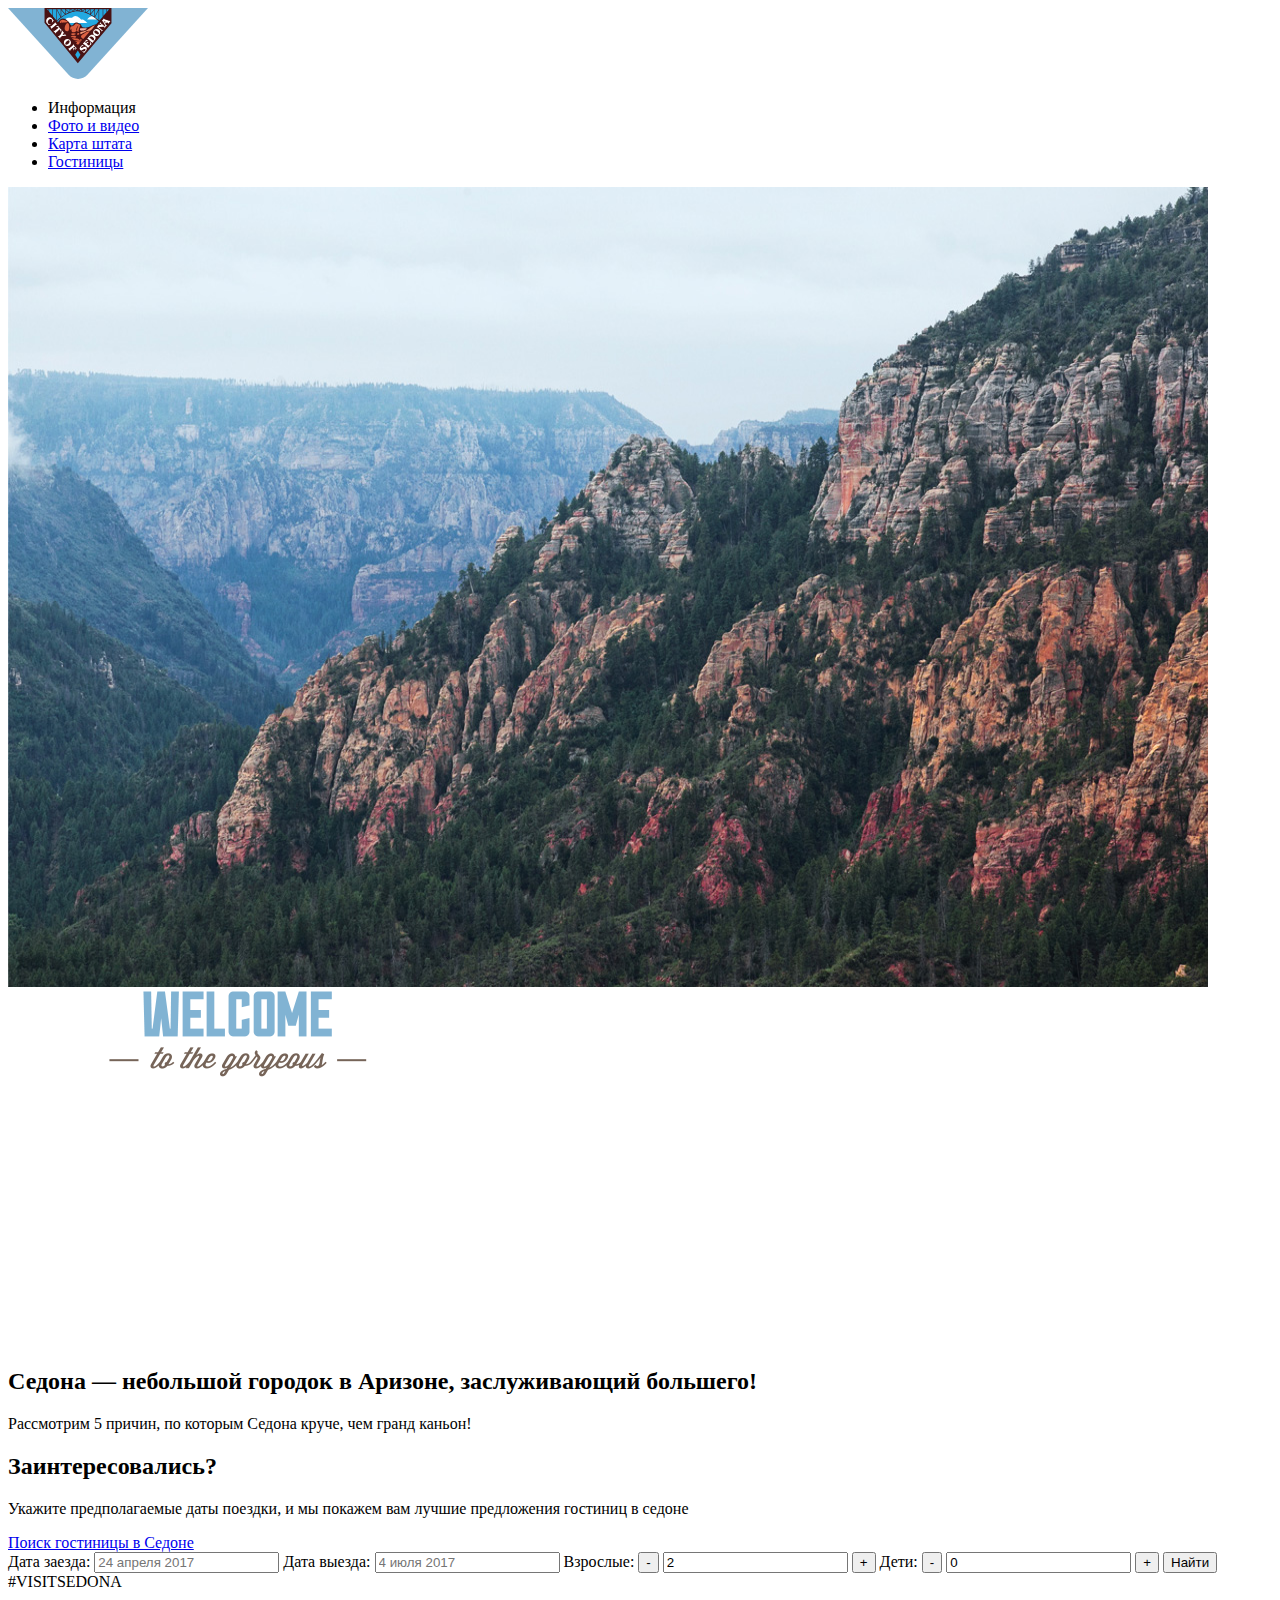
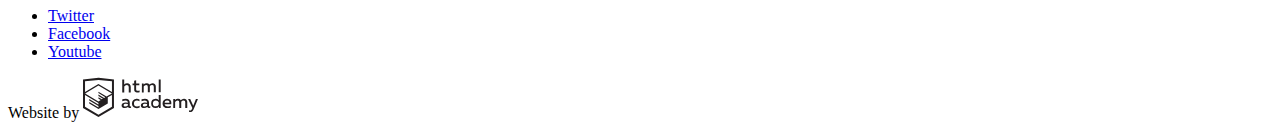
==== index.html @ 29c1c634 "правки (задание 4)" ====
<!DOCTYPE html>
<html lang="ru">
  <head>
    <meta charset="utf-8">
      <title>HTML Academy: Седона</title>
  </head>
  <body>
    <div class="wrapper">
      <header class="main-header">
        <nav class="main-navigation">
          <a class="main-header-logo">
            <img src="img/logo-sedona.svg" width="140" height="71" alt="Логотип Седона">
          </a>
          <ul class="site-navigation">
            <li><a>Информация</a></li>
            <li><a href="photo.html">Фото и видео</a></li>
            <li><a href="map.html">Карта штата</a></li>
            <li><a href="hotels.html">Гостиницы</a></li>
          </ul>
        </nav>
      </header>
      <main class="container">
        <img src="img/background-photo.jpg" width="1200" height="800" alt="Фото на главной странице">
        <img src="img/welcome.png" width="459" height="353" alt="Добро пожаловать">
        <section class="features">
          <h2>Седона — небольшой городок в Аризоне, заслуживающий большего!</h2>
          <p>Рассмотрим 5 причин, по которым Седона круче, чем гранд каньон!</p>
        </section>
        <section class="hotel-form">
          <h2>Заинтересовались?</h2>
          <p>Укажите предполагаемые даты поездки, и мы покажем вам лучшие предложения гостиниц в седоне</p>
          <a href="#" class="button button-search">Поиск гостиницы в Седоне</a>
          <form class="search-form" action="#" method="get">
            <label>Дата заезда:
              <input type="text" name="date-arrival" placeholder="24 апреля 2017">
            </label>
            <label>Дата выезда:
              <input type="text" name="date-leave" placeholder="4 июля 2017">
            </label>
            <label for="adults">Взрослые:</label>
            <button type="button" class="btn-minus">-</button>
            <input type="number" name="adults" id="adults" value="2">
              <button type="button" class="btn-plus">+</button>
            <label for="kids">Дети:</label>
            <button type="button" class="btn-minus">-</button>
            <input type="number" name="kids" id="kids" value="0">
              <button type="button" class="btn-plus">+</button>
            <input type="submit" value="Найти">
          </form>
        </section>
      </main>
      <footer class="main-footer">
        <a class="hashtag">#VISITSEDONA</a>
        <ul class="footer-social">
          <li><a class="social-button" href="#">Twitter</a></li>
          <li><a class="social-button" href="#">Facebook</a></li>
          <li><a class="social-button" href="#">Youtube</a></li>
        </ul>
        <p class="footer-copyright">Website by
          <a class="button" href="https://htmlacademy.ru">
          <img src="img/logo-htmlacademy.svg" width="115" height="41" alt="Логотип HTML Academy">
          </a>
        </p>
</footer>
    </div>
  </body>
</html>
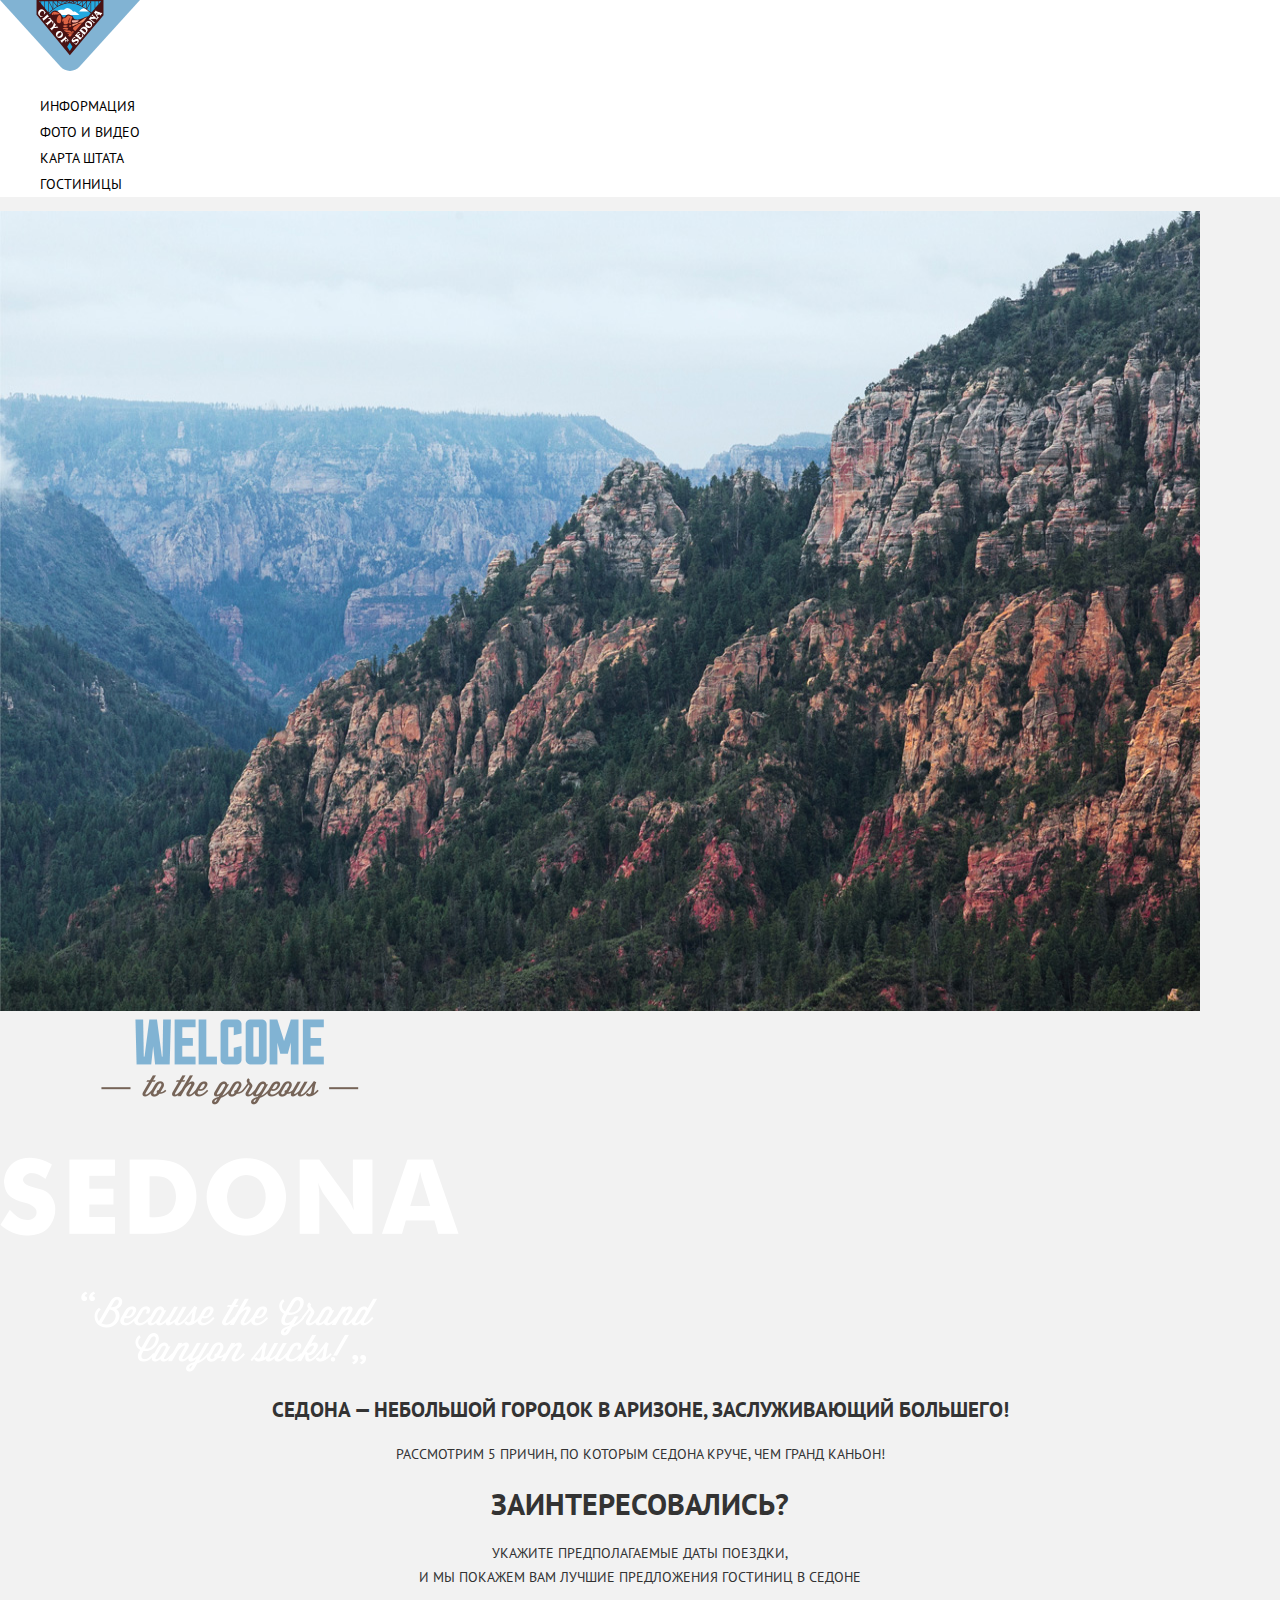
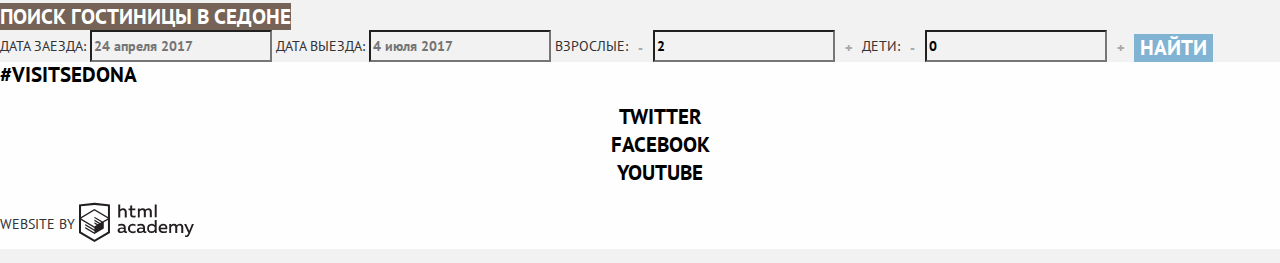
==== commit 4691dc34: "Задание 12" ====
--- a/index.html
+++ b/index.html
@@ -3,6 +3,9 @@
   <head>
     <meta charset="utf-8">
       <title>HTML Academy: Седона</title>
+      <link href="https://fonts.googleapis.com/css?family=PT+Sans:400,700&display=swap&subset=cyrillic" rel="stylesheet">
+      <link href="css/normalize.css" rel="stylesheet">
+      <link href="css/style.css" rel="stylesheet">
   </head>
   <body>
     <div class="wrapper">
@@ -12,7 +15,7 @@
             <img src="img/logo-sedona.svg" width="140" height="71" alt="Логотип Седона">
           </a>
           <ul class="site-navigation">
-            <li><a>Информация</a></li>
+            <li><a href="info.html">Информация</a></li>
             <li><a href="photo.html">Фото и видео</a></li>
             <li><a href="map.html">Карта штата</a></li>
             <li><a href="hotels.html">Гостиницы</a></li>
@@ -20,15 +23,17 @@
         </nav>
       </header>
       <main class="container">
+        <div class="background">
         <img src="img/background-photo.jpg" width="1200" height="800" alt="Фото на главной странице">
         <img src="img/welcome.png" width="459" height="353" alt="Добро пожаловать">
+      </div>
         <section class="features">
           <h2>Седона — небольшой городок в Аризоне, заслуживающий большего!</h2>
           <p>Рассмотрим 5 причин, по которым Седона круче, чем гранд каньон!</p>
         </section>
         <section class="hotel-form">
           <h2>Заинтересовались?</h2>
-          <p>Укажите предполагаемые даты поездки, и мы покажем вам лучшие предложения гостиниц в седоне</p>
+          <p>Укажите предполагаемые даты поездки,<br> и мы покажем вам лучшие предложения гостиниц в седоне</p>
           <a href="#" class="button button-search">Поиск гостиницы в Седоне</a>
           <form class="search-form" action="#" method="get">
             <label>Дата заезда:
@@ -38,14 +43,14 @@
               <input type="text" name="date-leave" placeholder="4 июля 2017">
             </label>
             <label for="adults">Взрослые:</label>
-            <button type="button" class="btn-minus">-</button>
+            <button type="button" class="button btn-minus">-</button>
             <input type="number" name="adults" id="adults" value="2">
-              <button type="button" class="btn-plus">+</button>
+              <button type="button" class="button btn-plus">+</button>
             <label for="kids">Дети:</label>
-            <button type="button" class="btn-minus">-</button>
+            <button type="button" class="button btn-minus">-</button>
             <input type="number" name="kids" id="kids" value="0">
-              <button type="button" class="btn-plus">+</button>
-            <input type="submit" value="Найти">
+              <button type="button" class="button btn-plus">+</button>
+            <input type="submit" class="button" value="Найти">
           </form>
         </section>
       </main>
@@ -57,7 +62,7 @@
           <li><a class="social-button" href="#">Youtube</a></li>
         </ul>
         <p class="footer-copyright">Website by
-          <a class="button" href="https://htmlacademy.ru">
+          <a class="button" href="https://htmlacademy.ru/intensive/htmlcss">
           <img src="img/logo-htmlacademy.svg" width="115" height="41" alt="Логотип HTML Academy">
           </a>
         </p>
--- a/css/style.css
+++ b/css/style.css
@@ -0,0 +1,231 @@
+body {
+  margin: 0;
+  padding: 0;
+
+
+  font-family: "PT Sans", Arial, sans-serif;
+  font-size: 14px;
+  line-height: 26px;
+  font-weight: 400;
+  color: #333333;
+  text-transform: uppercase;
+
+  background-color: #f2f2f2;
+}
+
+a {
+  text-decoration: none;
+}
+
+.main-navigation {
+  font-size: 14px;
+  color: #000000;
+
+  background-color: #ffffff;
+}
+.site-navigation,
+.footer-social {
+  list-style: none;
+}
+
+.site-navigation a,
+.footer-social a {
+  color: #000000;
+}
+
+.site-navigation a:hover {
+  color: #81b3d2;
+}
+
+.site-navigation a:active {
+  color: rgba(0, 0, 0, 0.3);
+}
+
+.features h2 {
+  text-align: center;
+  font-size: 21px;
+  font-weight: 700;
+}
+
+.features p {
+  text-align: center;
+}
+
+.hotel-form h2 {
+  text-align: center;
+  font-size: 30px;
+  line-height: 24px;
+}
+
+.hotel-form p {
+  line-height: 24px;
+  text-align: center;
+}
+
+.button {
+  font: inherit;
+
+  text-align: center;
+  color: #333333;
+  vertical-align: middle;
+  text-transform: uppercase;
+
+  border: none;
+}
+
+.button-search,
+.button-buy {
+  background-color: #766357;
+}
+
+.button-search {
+  font-size: 21px;
+  color: #ffffff;
+  font-weight: 700;
+}
+
+
+.hotel-form a:hover {
+   background-color: #604e43;
+}
+
+.hotel-form a:active {
+  color: rgba(255, 255, 255, 0.3);
+
+  background-color: #503e33;
+}
+
+.search-form input {
+  font: inherit;
+  font-weight: 700;
+  color: #000000;
+
+  background-color: #f2f2f2;
+}
+
+.search-form input:focus {
+  background-color: #ffffff;
+  border: 1px solid #e5e5e5;
+}
+
+.search-form input:active {
+  background-color: #ebebeb;
+}
+
+input.button {
+  font-size: 21px;
+  line-height: 26px;
+  font-weight: 700;
+  color: #ffffff;
+
+  background-color: #81b3d2;
+}
+
+input.button:hover {
+  background-color: #669ec0;
+}
+
+input.button:active {
+    color: rgba(255, 255, 255, 0.3);
+}
+
+.btn-plus,
+.btn-minus {
+  color: #a9a9a9;
+  border: none;
+  text-transform: uppercase;
+  font-weight: 700;
+
+  background-color: #f2f2f2;
+}
+
+.btn-plus button:hover,
+.btn-minus button:hover {
+  color: #000000;
+}
+
+/* страница с отелями */
+.inner-page {
+  background-color: #fefefe;
+}
+
+.catalog-item h3 {
+  font-size: 21px;
+  font-weight: 700;
+  color: #000000;
+}
+
+.catalog-item h3:hover {
+  color: #81b3d2;
+}
+
+.catalog-item h3:active {
+  opacity: 0.3;
+}
+
+.item-type {
+  line-height: 21px;
+  color: #333333;
+}
+
+.price {
+  line-height: 21px;
+  color: #333333;
+}
+
+.rating {
+  color: #666666;
+
+  background-color: #f2f2f2;
+}
+
+a.button-detail {
+  line-height: 21px;
+  font-weight: 700;
+  color: #ffffff;
+
+  background-color: #81b3d2;
+}
+
+a.button-detail:hover {
+  background-color: #5496bd;
+}
+
+a.button-detail:active {
+  color: rgba(255, 255, 255, 0.3);
+}
+
+a.button-buy {
+  line-height: 21px;
+  font-weight: 700;
+  color: #ffffff;
+
+  background-color: #766357;
+}
+
+a.button-buy:hover {
+  background-color: #604e43;
+}
+
+a.button-buy:active {
+  color: rgba(255, 255, 255, 0.3);
+}
+/* footer */
+.main-footer {
+  background-color: rgba(255, 255, 255, 0.9);
+}
+
+.main-footer a {
+  font-size: 21px;
+  font-weight: bold;
+  color: #000000;
+}
+
+.footer-social {
+  text-align: center;
+}
+
+.footer-social a:hover,
+.footer-social a:focus {
+  text-decoration: none;
+}
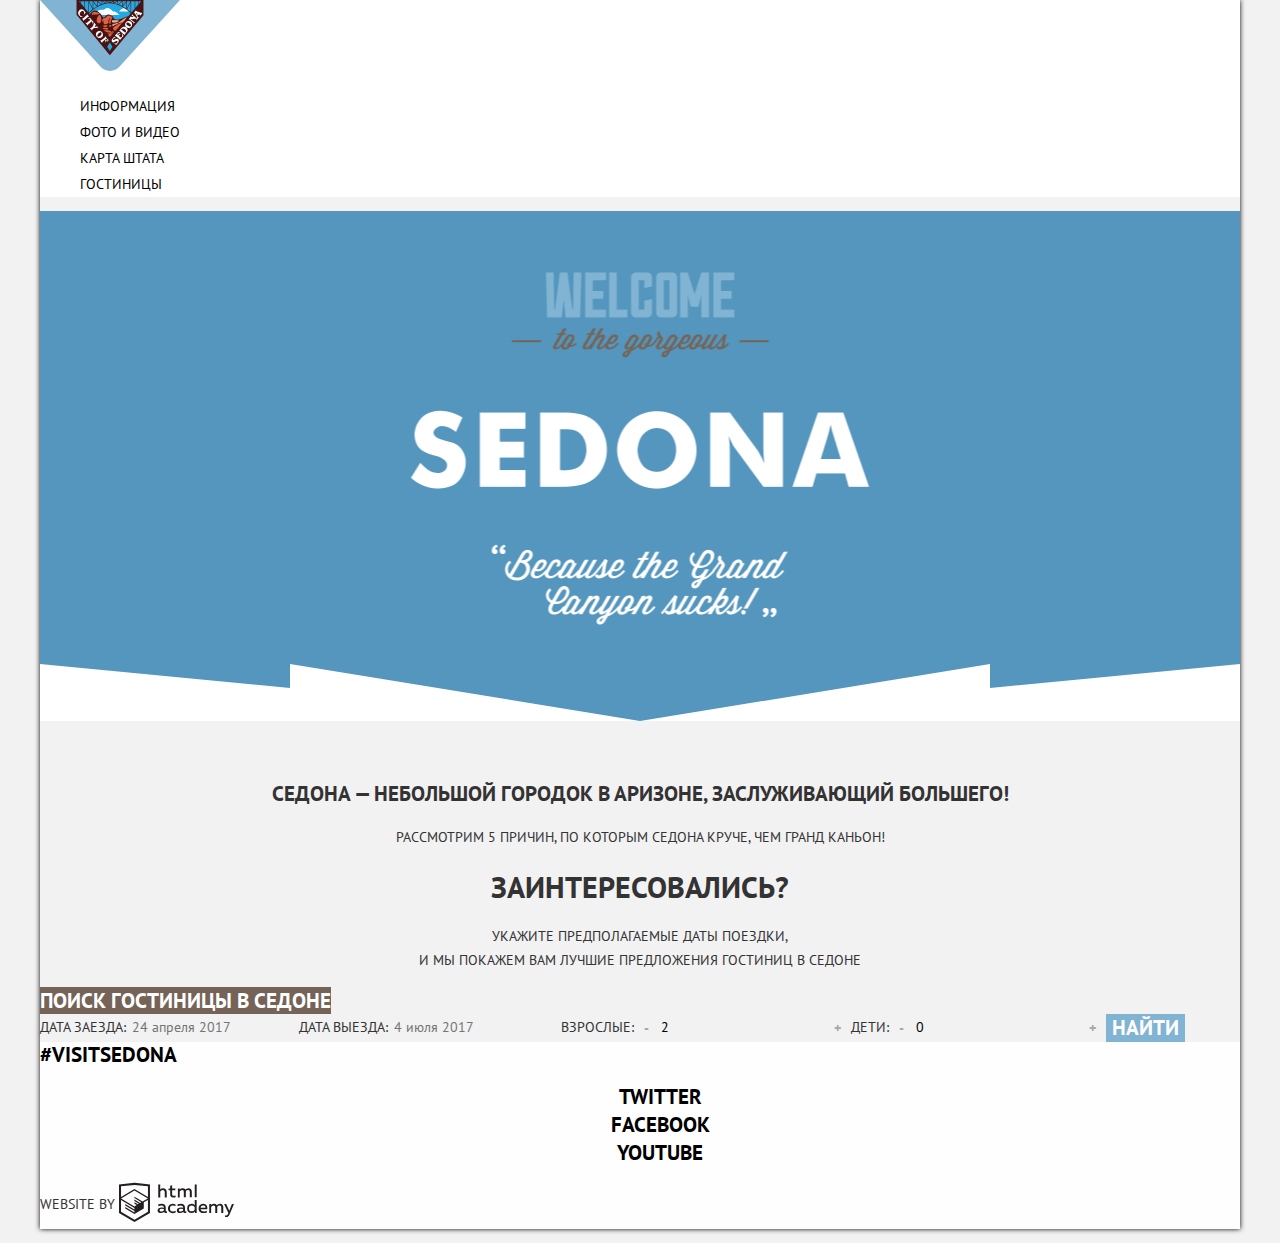
==== commit 719affd5: "внесение правок" ====
--- a/index.html
+++ b/index.html
@@ -23,10 +23,7 @@
         </nav>
       </header>
       <main class="container">
-        <div class="background">
-        <img src="img/background-photo.jpg" width="1200" height="800" alt="Фото на главной странице">
-        <img src="img/welcome.png" width="459" height="353" alt="Добро пожаловать">
-      </div>
+        <div class="background"></div> 
         <section class="features">
           <h2>Седона — небольшой городок в Аризоне, заслуживающий большего!</h2>
           <p>Рассмотрим 5 причин, по которым Седона круче, чем гранд каньон!</p>
--- a/css/style.css
+++ b/css/style.css
@@ -11,6 +11,14 @@
   text-transform: uppercase;
 
   background-color: #f2f2f2;
+
+
+}
+
+.wrapper {
+width: 1200px;
+margin: 0 auto;
+box-shadow: 0 0 5px black;
 }
 
 a {
@@ -41,6 +49,42 @@
   color: rgba(0, 0, 0, 0.3);
 }
 
+.background {
+  position: relative;
+
+  min-height: 510px;
+  background-color: #5496bd;
+  background-image: url(../img/bg.jpg);
+  width: 100%;
+
+  margin-bottom: 60px;
+}
+
+.background::after,
+.background::before {
+  content: '';
+  display: block;
+  position: absolute;
+  transform: translateX(-50%);
+}
+
+.background::before {
+  background-image: url(../img/welcome.png);
+  width: 459px;
+  height: 353px;
+  top: 61px;
+  left: 50%;
+}
+
+.background::after {
+  background-image: url(../img/intro-mask.svg);
+  width: 1200px;
+  height: 59px;
+  bottom: -2px;
+  left: 50%;
+
+}
+
 .features h2 {
   text-align: center;
   font-size: 21px;
@@ -84,32 +128,44 @@
   font-weight: 700;
 }
 
-
-.hotel-form a:hover {
-   background-color: #604e43;
-}
-
-.hotel-form a:active {
-  color: rgba(255, 255, 255, 0.3);
-
-  background-color: #503e33;
-}
-
 .search-form input {
-  font: inherit;
-  font-weight: 700;
-  color: #000000;
-
-  background-color: #f2f2f2;
+  background-color: #f2f2f2;
+  border: none;
+}
+
+.search-form input:hover {
+  background-color: #ebebeb;
+}
+
+.search-form input:active {
+  background-color: #ffffff;
+  border-color: #e5e5e5;
+  outline: 0;
+  outline-offset: 0;
 }
 
 .search-form input:focus {
-  background-color: #ffffff;
-  border: 1px solid #e5e5e5;
-}
-
-.search-form input:active {
-  background-color: #ebebeb;
+  background-color: #fff;
+    outline: 1px solid #e5e5e5;
+}
+
+button.btn-minus,
+button.btn-plus {
+  color: #a9a9a9;
+}
+
+button.btn-minus:hover,
+button.btn-plus:hover {
+  color: #000000;
+}
+button.btn-minus:active,
+button.btn-plus:active {
+color: #81b3d2;
+}
+
+button.btn-minus:focus,
+button.btn-plus:focus {
+  outline: 1px solid #e5e5e5;
 }
 
 input.button {
@@ -145,6 +201,11 @@
 }
 
 /* страница с отелями */
+
+.link-active a {
+  color: #766357;
+}
+
 .inner-page {
   background-color: #fefefe;
 }
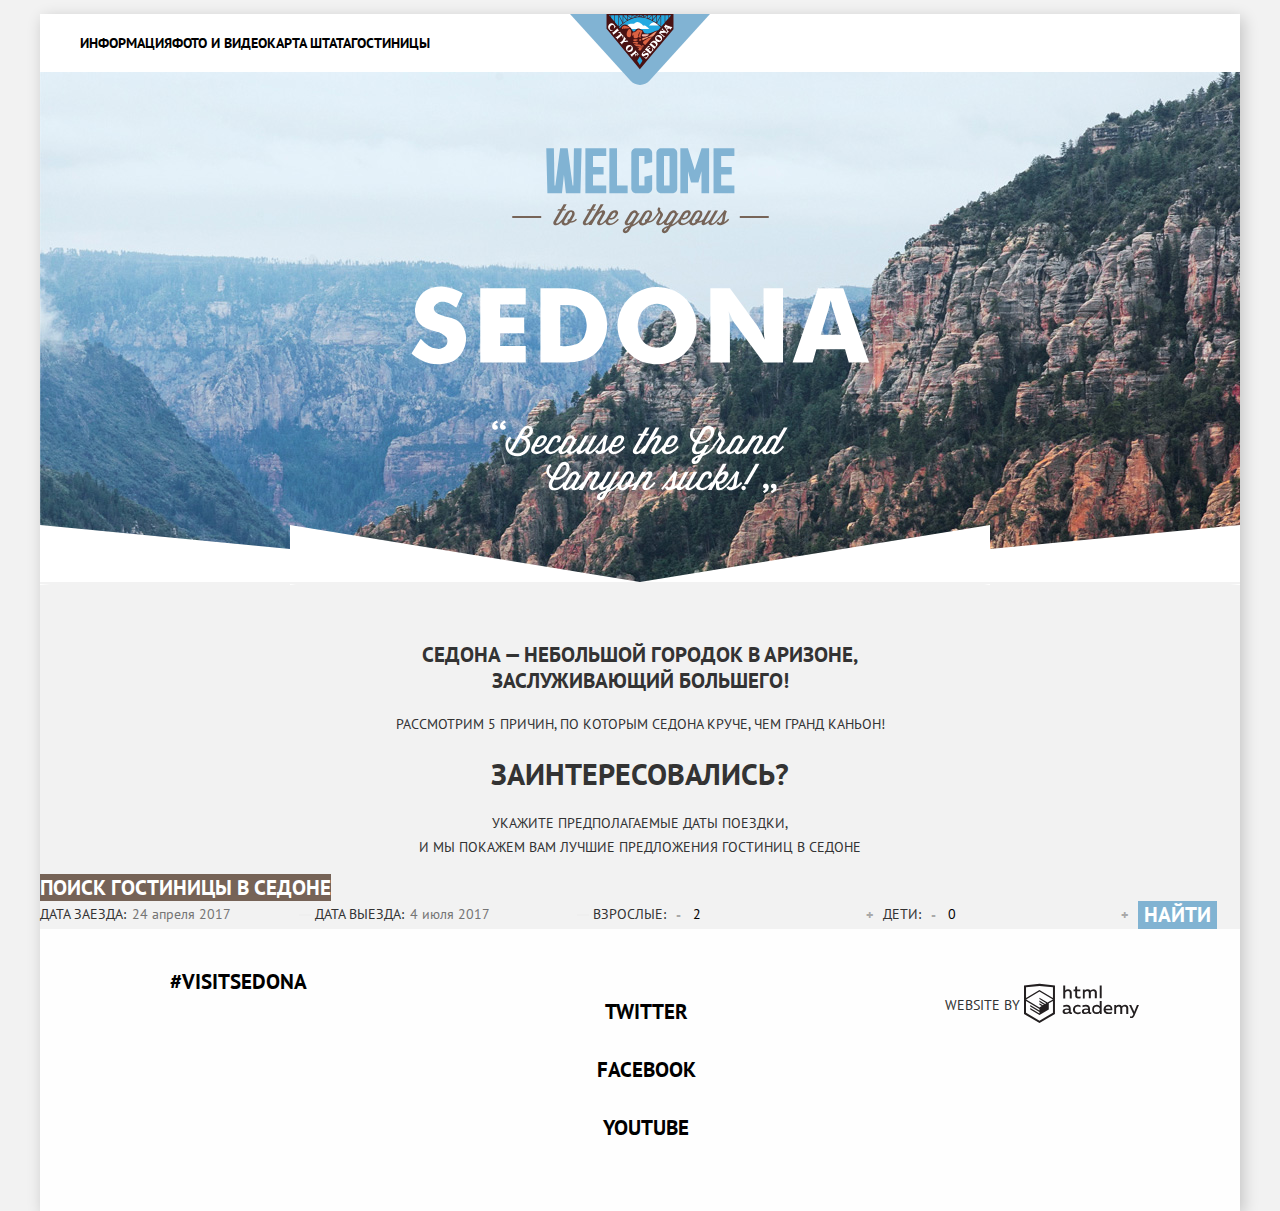
==== commit e157ede1: "добавила лого в svg" ====
--- a/index.html
+++ b/index.html
@@ -23,9 +23,9 @@
         </nav>
       </header>
       <main class="container">
-        <div class="background"></div> 
+        <div class="background"></div>
         <section class="features">
-          <h2>Седона — небольшой городок в Аризоне, заслуживающий большего!</h2>
+          <h2 class="sedona-city">Седона — небольшой городок в Аризоне,<br> заслуживающий большего!</h2>
           <p>Рассмотрим 5 причин, по которым Седона круче, чем гранд каньон!</p>
         </section>
         <section class="hotel-form">
@@ -33,12 +33,12 @@
           <p>Укажите предполагаемые даты поездки,<br> и мы покажем вам лучшие предложения гостиниц в седоне</p>
           <a href="#" class="button button-search">Поиск гостиницы в Седоне</a>
           <form class="search-form" action="#" method="get">
-            <label>Дата заезда:
-              <input type="text" name="date-arrival" placeholder="24 апреля 2017">
-            </label>
-            <label>Дата выезда:
-              <input type="text" name="date-leave" placeholder="4 июля 2017">
-            </label>
+            <label for="date-arrival">Дата заезда:</label>
+              <input id="date-arrival" type="text" name="date-arrival" placeholder="24 апреля 2017">
+              <button class="button btn-calendar"></button>
+            <label for="date-leave">Дата выезда:</label>
+              <input id="date-leave" type="text" name="date-leave" placeholder="4 июля 2017">
+              <button class="button btn-calendar"></button>
             <label for="adults">Взрослые:</label>
             <button type="button" class="button btn-minus">-</button>
             <input type="number" name="adults" id="adults" value="2">
@@ -60,7 +60,9 @@
         </ul>
         <p class="footer-copyright">Website by
           <a class="button" href="https://htmlacademy.ru/intensive/htmlcss">
-          <img src="img/logo-htmlacademy.svg" width="115" height="41" alt="Логотип HTML Academy">
+            <svg id="Layer_1"  class="academy-logo" width="115" height="41" data-name="Layer 1" xmlns="http://www.w3.org/2000/svg" viewBox="0 0 108.08 36.85">
+              <path d="M44.61,26.88a2,2,0,0,0,.55-0.1v1.33a3.25,3.25,0,0,1-1.18.21,1.67,1.67,0,0,1-1.67-1,4.84,4.84,0,0,1-3.14,1.08c-1.51,0-2.91-.83-2.91-2.55,0-2.13,2-2.79,3.71-2.79a11.08,11.08,0,0,1,2.17.25v-0.3c0-1-.76-1.77-2.19-1.77a7.42,7.42,0,0,0-3,.64v-1.7a10.21,10.21,0,0,1,3.19-.55c2.36,0,3.81,1.12,3.81,3.65v3a0.54,0.54,0,0,0,.49.59h0.17Zm-6.44-1.13A1.35,1.35,0,0,0,39.63,27h0.11a3.39,3.39,0,0,0,2.41-1V24.58a9.72,9.72,0,0,0-1.81-.21c-1,0-2.16.33-2.16,1.38h0Zm12.36-6.11a5,5,0,0,1,2.57.64V22a4.08,4.08,0,0,0-2.3-.7,2.75,2.75,0,1,0,0,5.49,5,5,0,0,0,2.43-.64v1.71a6.27,6.27,0,0,1-2.76.57A4.21,4.21,0,0,1,46,24.51q0-.21,0-0.41a4.32,4.32,0,0,1,4.18-4.46h0.38Zm12.17,7.24a2,2,0,0,0,.55-0.1v1.33a3.25,3.25,0,0,1-1.18.21,1.67,1.67,0,0,1-1.67-1,4.84,4.84,0,0,1-3.14,1.08c-1.51,0-2.91-.83-2.91-2.55,0-2.13,2-2.79,3.71-2.79a11.08,11.08,0,0,1,2.17.25v-0.3c0-1-.76-1.77-2.19-1.77a7.42,7.42,0,0,0-3,.64v-1.7a10.21,10.21,0,0,1,3.19-.55c2.36,0,3.81,1.12,3.81,3.65v3a0.54,0.54,0,0,0,.49.59h0.17Zm-6.44-1.13A1.35,1.35,0,0,0,57.73,27h0.11a3.39,3.39,0,0,0,2.41-1V24.58a9.72,9.72,0,0,0-1.81-.21c-1.06,0-2.16.33-2.16,1.38h0ZM73,16V28.2H71.35V26.88a3.88,3.88,0,0,1-3.19,1.54,4.4,4.4,0,0,1,0-8.78,3.81,3.81,0,0,1,3,1.3V16H73Zm-4.53,5.22a2.76,2.76,0,1,0,0,5.52A2.86,2.86,0,0,0,71.15,25V23A2.91,2.91,0,0,0,68.49,21.27ZM79,19.64c3.31,0,4.46,2.68,3.92,5.09H76.7c0.21,1.5,1.67,2.11,3.19,2.11a6.11,6.11,0,0,0,2.64-.59v1.6a7.14,7.14,0,0,1-3,.57C77,28.42,74.78,27,74.78,24a4.18,4.18,0,0,1,4-4.39H79Zm0.09,1.54a2.28,2.28,0,0,0-2.44,2.1v0.06H81.3A2,2,0,0,0,79.13,21.18Zm5.73,7V19.87h1.65v1a3.81,3.81,0,0,1,2.78-1.27A2.86,2.86,0,0,1,91.89,21a4.12,4.12,0,0,1,2.91-1.33A3.06,3.06,0,0,1,98,23V28.2h-1.9V23.05a1.59,1.59,0,0,0-1.42-1.75H94.42a2.8,2.8,0,0,0-2.07,1.12V28.2h-1.9V23.05A1.59,1.59,0,0,0,89,21.31H88.8a3,3,0,0,0-2.21,1.29v5.63H84.86Zm21.31-8.33h1.9l-3.91,9.46c-0.9,2.17-2.09,2.86-3.35,2.86a4.76,4.76,0,0,1-1.1-.14V30.46a2.86,2.86,0,0,0,.85.12c0.9,0,1.58-.64,2.07-1.9l0.17-.42-4-8.4h2l2.86,6.29ZM38.73,1.46V6.22a3.81,3.81,0,0,1,2.7-1.14,3.25,3.25,0,0,1,3.44,3.4v5.15H43V8.72a1.81,1.81,0,0,0-1.61-2h-0.3a2.93,2.93,0,0,0-2.32,1.39v5.52h-1.9V1.46h1.9ZM49.94,2.31v3h3V6.91h-3v3.81c0,1.1.5,1.46,1.58,1.46a4.49,4.49,0,0,0,1.69-.33v1.6A6.8,6.8,0,0,1,51,13.8a2.55,2.55,0,0,1-2.86-2.74V6.89H46.58V5.26h1.5V2.74Zm5.4,11.31V5.28H57v1A3.81,3.81,0,0,1,59.77,5a2.86,2.86,0,0,1,2.6,1.33A4.12,4.12,0,0,1,65.28,5,3.06,3.06,0,0,1,68.44,8.4v5.21h-1.9V8.46a1.59,1.59,0,0,0-1.42-1.75H64.89a2.8,2.8,0,0,0-2.07,1.12v5.78h-1.9V8.46A1.59,1.59,0,0,0,59.5,6.71H59.27A3,3,0,0,0,57.06,8v5.63H55.34ZM71.17,1.45H73V13.6H71.17V1.45ZM14.71,0H14.55L0,1.54V28.21l14.55,8.66,14.55-8.66V1.54Zm12.5,27.1L14.55,34.64,1.9,27.12V16.18l12.59,7.5V25L5.86,19.9v1.31l8.68,5.21v1.39L5.87,22.65V24l8.68,5.21,8.75-5.24V18.31L27.2,16V27.12Zm0-12.53-3.48,2-1.6,1L14.51,13v1.31L21,18.23H21l-0.14.09-1,.54-5.37-3.2V17l4.24,2.52-1,.67-3.2-1.9v1.31l2.1,1.24L14.5,22.1,2,14.65,14.51,7.11Zm0-1.32L14.49,5.76,1.91,13.25v-10L14.56,1.92,27.21,3.25v10h0Z" transform="translate(0 -0.02)" fill="#231f20"/path></svg>
+
           </a>
         </p>
 </footer>
--- a/css/style.css
+++ b/css/style.css
@@ -18,27 +18,54 @@
 .wrapper {
 width: 1200px;
 margin: 0 auto;
-box-shadow: 0 0 5px black;
+box-shadow: 3px 4px 15px 0 rgba(0, 1, 1, 0.2);
+
 }
 
 a {
   text-decoration: none;
 }
 
+.main-header {
+  min-height: 56px;
+}
+.main-header-logo {
+  position: absolute;
+  top: 0;
+  left: 50%;
+  transform: translateX(-50%);
+  z-index: 1;
+}
+
 .main-navigation {
+  position: relative;
   font-size: 14px;
   color: #000000;
 
   background-color: #ffffff;
 }
+
 .site-navigation,
 .footer-social {
   list-style: none;
 }
 
+.site-navigation {
+display: flex;
+flex-wrap: wrap;
+
+width: 1200px;
+
+font-weight: 700;
+}
+
 .site-navigation a,
 .footer-social a {
   color: #000000;
+  display: block;
+  padding-top: 16px;
+  padding-bottom: 16px;
+  vertical-align: middle;
 }
 
 .site-navigation a:hover {
@@ -52,11 +79,11 @@
 .background {
   position: relative;
 
-  min-height: 510px;
+  height: 510px;
   background-color: #5496bd;
-  background-image: url(../img/bg.jpg);
+  background-image: url(../img/background-photo.jpg);
   width: 100%;
-
+  margin-top: -14px;
   margin-bottom: 60px;
 }
 
@@ -69,21 +96,24 @@
 }
 
 .background::before {
-  background-image: url(../img/welcome.png);
+  background-image: url(../img/intro-welcome.svg);
   width: 459px;
   height: 353px;
-  top: 61px;
+  top: 76px;
   left: 50%;
+
 }
 
 .background::after {
   background-image: url(../img/intro-mask.svg);
   width: 1200px;
-  height: 59px;
-  bottom: -2px;
+  height: 60px;
+  bottom: -3px;
   left: 50%;
 
 }
+
+
 
 .features h2 {
   text-align: center;
@@ -290,3 +320,22 @@
 .footer-social a:focus {
   text-decoration: none;
 }
+
+.main-footer {
+  display: flex;
+  justify-content: space-between;
+  padding-right: 101px;
+  padding-top: 40px;
+  padding-bottom: 40px;
+  padding-left: 130px;
+
+  text-align: center;
+}
+
+.academy-logo:hover path,
+.copyright-icon:focus path {
+  fill: #81b3d2;
+}
+
+.academy-logo:active path {
+  fill: #bdbbbc;
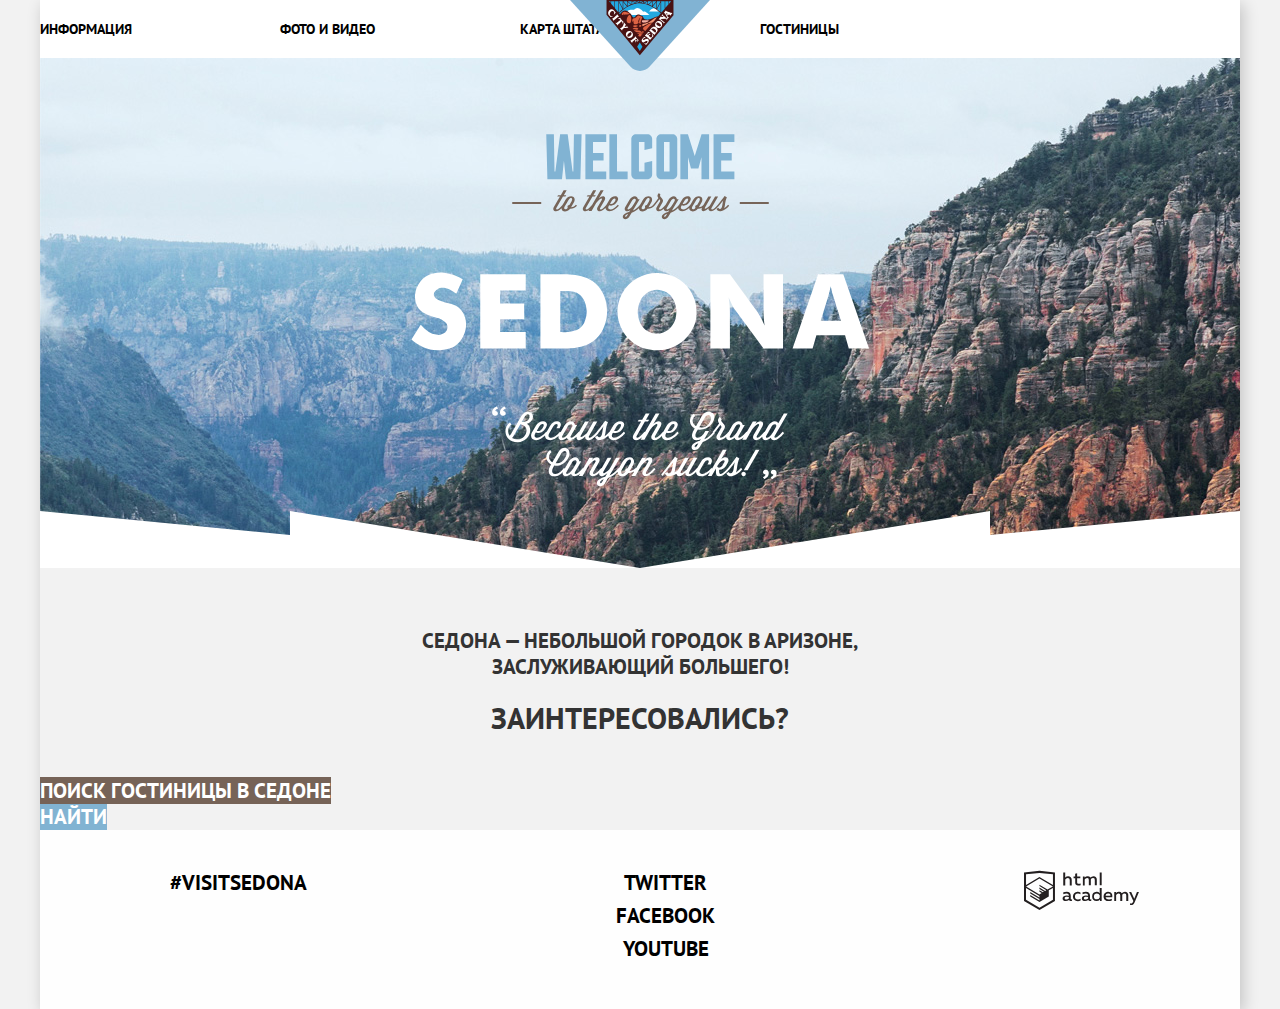
==== commit 52ebe3d8: "внесение правок" ====
--- a/index.html
+++ b/index.html
@@ -14,16 +14,16 @@
           <a class="main-header-logo">
             <img src="img/logo-sedona.svg" width="140" height="71" alt="Логотип Седона">
           </a>
-          <ul class="site-navigation">
-            <li><a href="info.html">Информация</a></li>
-            <li><a href="photo.html">Фото и видео</a></li>
-            <li><a href="map.html">Карта штата</a></li>
-            <li><a href="hotels.html">Гостиницы</a></li>
+          <ul class="main-menu">
+            <li class="main-menu__item"><a href="info.html" class="main-menu__link">Информация</a></li>
+            <li class="main-menu__item"><a href="photo.html" class="main-menu__link">Фото и видео</a></li>
+            <li class="main-menu__item"><a href="map.html" class="main-menu__link">Карта штата</a></li>
+            <li class="main-menu__item"><a href="hotels.html" class="main-menu__link">Гостиницы</a></li>
           </ul>
         </nav>
       </header>
       <main class="container">
-        <div class="background"></div>
+        <div class="promo"></div>
         <section class="features">
           <h2 class="sedona-city">Седона — небольшой городок в Аризоне,<br> заслуживающий большего!</h2>
           <p>Рассмотрим 5 причин, по которым Седона круче, чем гранд каньон!</p>
--- a/css/style.css
+++ b/css/style.css
@@ -1,3 +1,9 @@
+* {
+margin: 0;
+padding: 0;
+font-size: 0
+}
+
 body {
   margin: 0;
   padding: 0;
@@ -45,57 +51,64 @@
   background-color: #ffffff;
 }
 
-.site-navigation,
+.main-menu,
 .footer-social {
   list-style: none;
-}
-
-.site-navigation {
+
+}
+
+.main-menu {
 display: flex;
 flex-wrap: wrap;
 
 width: 1200px;
-
+font-size: 14px;
+line-height: 26px;
 font-weight: 700;
 }
 
-.site-navigation a,
-.footer-social a {
+.main-menu__item {
+  width: 20%;
+}
+
+.main-menu__link,
+.footer-social__link {
   color: #000000;
   display: block;
   padding-top: 16px;
   padding-bottom: 16px;
   vertical-align: middle;
-}
-
-.site-navigation a:hover {
+  font-size: 14px;
+  line-height: 26px;
+}
+
+.main-menu__link:hover {
   color: #81b3d2;
 }
 
-.site-navigation a:active {
+.main-menu__link:active {
   color: rgba(0, 0, 0, 0.3);
 }
 
-.background {
+.promo {
   position: relative;
 
   height: 510px;
   background-color: #5496bd;
   background-image: url(../img/background-photo.jpg);
   width: 100%;
-  margin-top: -14px;
   margin-bottom: 60px;
 }
 
-.background::after,
-.background::before {
+.promo::after,
+.promo::before {
   content: '';
   display: block;
   position: absolute;
   transform: translateX(-50%);
 }
 
-.background::before {
+.promo::before {
   background-image: url(../img/intro-welcome.svg);
   width: 459px;
   height: 353px;
@@ -104,11 +117,11 @@
 
 }
 
-.background::after {
+.promo::after {
   background-image: url(../img/intro-mask.svg);
   width: 1200px;
-  height: 60px;
-  bottom: -3px;
+  height: 57px;
+  bottom: 0;
   left: 50%;
 
 }
@@ -316,8 +329,8 @@
   text-align: center;
 }
 
-.footer-social a:hover,
-.footer-social a:focus {
+.footer-social__link:hover,
+.footer-social__link:focus {
   text-decoration: none;
 }
 
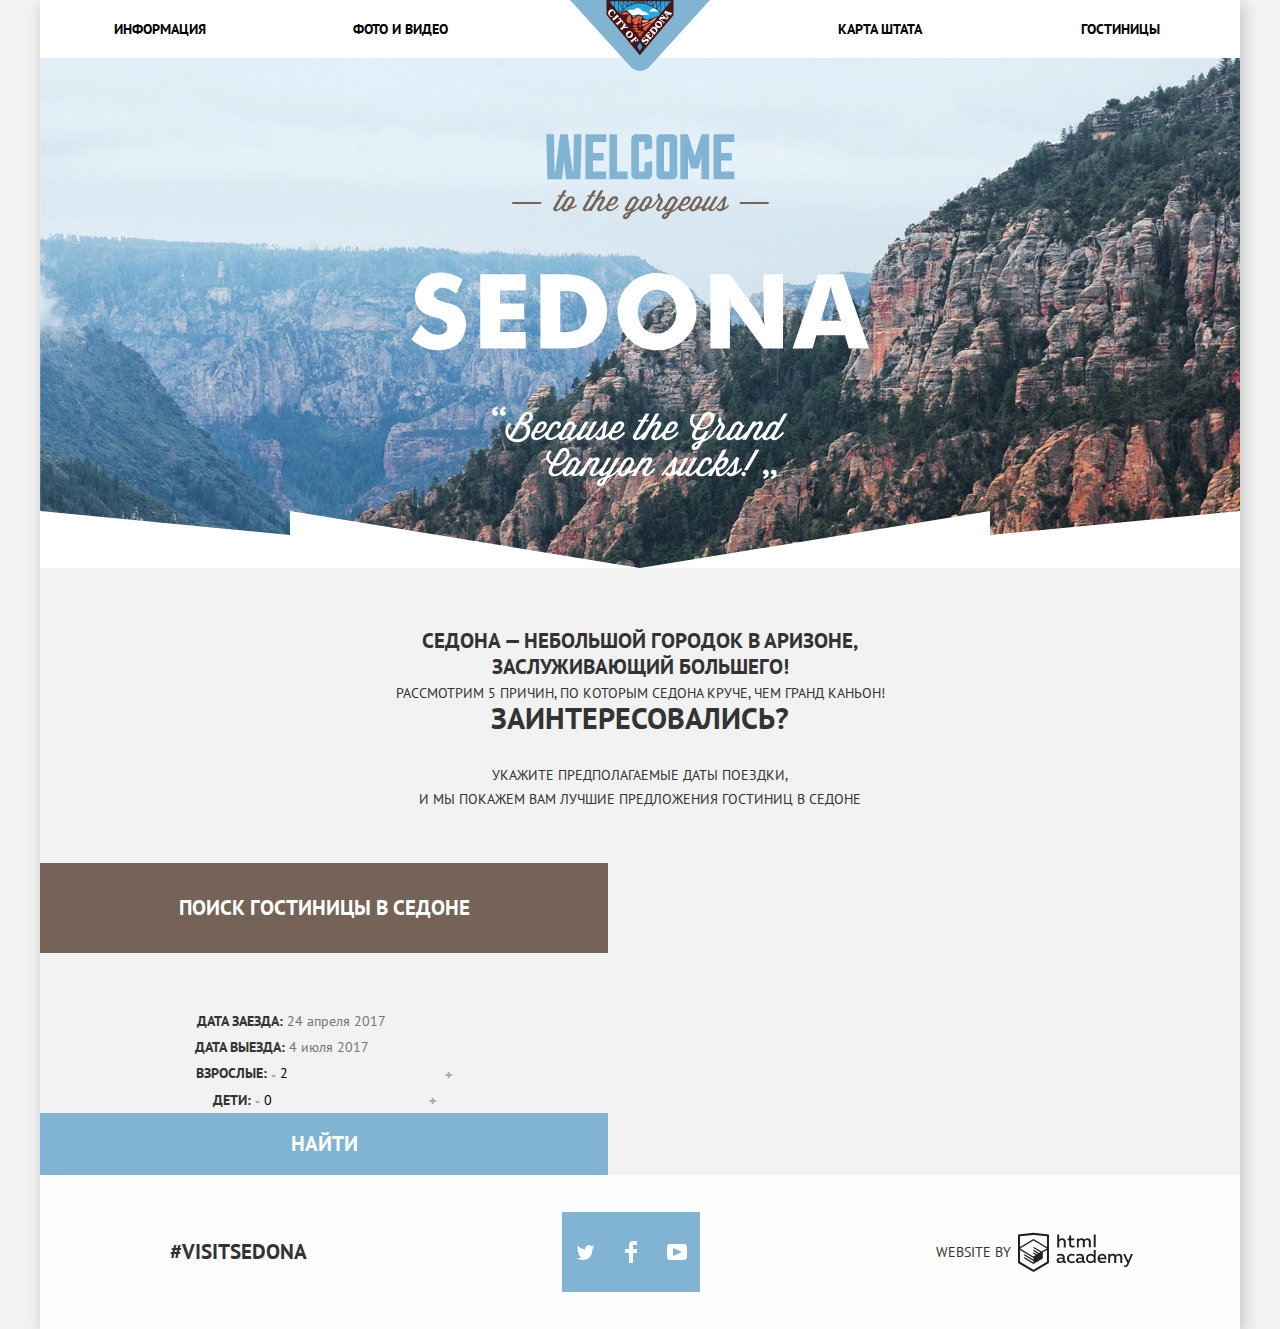
==== commit 26015bea: "правки" ====
--- a/index.html
+++ b/index.html
@@ -30,39 +30,52 @@
         </section>
         <section class="hotel-form">
           <h2>Заинтересовались?</h2>
-          <p>Укажите предполагаемые даты поездки,<br> и мы покажем вам лучшие предложения гостиниц в седоне</p>
+          <p class="search-form__description">Укажите предполагаемые даты поездки,<br> и мы покажем вам лучшие предложения гостиниц в седоне</p>
           <a href="#" class="button button-search">Поиск гостиницы в Седоне</a>
           <form class="search-form" action="#" method="get">
-            <label for="date-arrival">Дата заезда:</label>
+            <p class="search-item">
+            <label class="search-form" for="date-arrival">Дата заезда:</label>
               <input id="date-arrival" type="text" name="date-arrival" placeholder="24 апреля 2017">
               <button class="button btn-calendar"></button>
-            <label for="date-leave">Дата выезда:</label>
+            </p>
+            <p class="search-item">
+            <label class="search-form" for="date-leave">Дата выезда:</label>
               <input id="date-leave" type="text" name="date-leave" placeholder="4 июля 2017">
               <button class="button btn-calendar"></button>
-            <label for="adults">Взрослые:</label>
+            </p>
+            <p class="search-item">
+            <label for="adults" class="search-form">Взрослые:</label>
             <button type="button" class="button btn-minus">-</button>
             <input type="number" name="adults" id="adults" value="2">
               <button type="button" class="button btn-plus">+</button>
-            <label for="kids">Дети:</label>
+            </p>
+            <p class="search-item">
+            <label for="kids" class="search-form">Дети:</label>
             <button type="button" class="button btn-minus">-</button>
             <input type="number" name="kids" id="kids" value="0">
               <button type="button" class="button btn-plus">+</button>
+            </p>
             <input type="submit" class="button" value="Найти">
           </form>
         </section>
       </main>
       <footer class="main-footer">
-        <a class="hashtag">#VISITSEDONA</a>
+        <a class="footer-hashtag">#VISITSEDONA</a>
         <ul class="footer-social">
-          <li><a class="social-button" href="#">Twitter</a></li>
-          <li><a class="social-button" href="#">Facebook</a></li>
-          <li><a class="social-button" href="#">Youtube</a></li>
+          <li><a class="footer-social__link" href="#"><span class="visually-hidden">Twitter</span>
+            <svg xmlns="http://www.w3.org/2000/svg" xmlns:xlink="http://www.w3.org/1999/xlink" width="17" height="15" viewBox="0 0 17 15"><path fill="#FFF" d="M10.95.144c1.685-.496 2.984.27 3.577 1.179.673-.231 1.331-.481 2.011-.708a2.345 2.345 0 0 1-.857 1.768c.685.17 1.304-.491 1.304-.491-.169 1-1.006 1.788-1.563 2.024-.231 6.75-3.175 11.217-10.077 11.082h-.446c-.41 0-4.164-.46-4.898-1.887 2.271.196 3.893-.422 4.693-1.177-.96-.3-2.679-.477-2.979-2.95.349.106.564.228 1.19.119C1.705 8.247.374 7.53.448 5.33c.285.328 1.067.536 1.34.472C1.085 5.561-.182 2.442.894.85c1.818 1.854 3.735 3.606 7.152 3.773C8.254 2.33 9.183.793 10.95.144z"/></svg>
+  </a></li>
+          <li><a class="footer-social__link" href="#"><span class="visually-hidden">Facebook</span>
+          <svg xmlns="http://www.w3.org/2000/svg" width="12" height="22" viewBox="0 0 12 22"><path fill="#FFF" d="M12 4V0H8a4 4 0 0 0-4 4v4H0v4h4v10h4V12h4V8H8V4h4z"/></svg></a></li>
+          <li><a class="footer-social__link" href="#"><span class="visually-hidden">Youtube</span>
+            <svg xmlns="http://www.w3.org/2000/svg" xmlns:xlink="http://www.w3.org/1999/xlink" width="20" height="16" viewBox="0 0 20 16"><path fill="#FFF" d="M17 0H3C1.35 0 0 1.35 0 3v10c0 1.65 1.35 3 3 3h14c1.65 0 3-1.35 3-3V3c0-1.65-1.35-3-3-3zM6.027 11.998V4.002L15.014 8l-8.987 3.998z"/></svg>
+  </a></li>
         </ul>
-        <p class="footer-copyright">Website by
-          <a class="button" href="https://htmlacademy.ru/intensive/htmlcss">
+        <p class="footer-copyright">
+        <span class="footer-copyright__text">Website by</span>
+          <a class="button footer-copyright__link" href="https://htmlacademy.ru/intensive/htmlcss">
             <svg id="Layer_1"  class="academy-logo" width="115" height="41" data-name="Layer 1" xmlns="http://www.w3.org/2000/svg" viewBox="0 0 108.08 36.85">
-              <path d="M44.61,26.88a2,2,0,0,0,.55-0.1v1.33a3.25,3.25,0,0,1-1.18.21,1.67,1.67,0,0,1-1.67-1,4.84,4.84,0,0,1-3.14,1.08c-1.51,0-2.91-.83-2.91-2.55,0-2.13,2-2.79,3.71-2.79a11.08,11.08,0,0,1,2.17.25v-0.3c0-1-.76-1.77-2.19-1.77a7.42,7.42,0,0,0-3,.64v-1.7a10.21,10.21,0,0,1,3.19-.55c2.36,0,3.81,1.12,3.81,3.65v3a0.54,0.54,0,0,0,.49.59h0.17Zm-6.44-1.13A1.35,1.35,0,0,0,39.63,27h0.11a3.39,3.39,0,0,0,2.41-1V24.58a9.72,9.72,0,0,0-1.81-.21c-1,0-2.16.33-2.16,1.38h0Zm12.36-6.11a5,5,0,0,1,2.57.64V22a4.08,4.08,0,0,0-2.3-.7,2.75,2.75,0,1,0,0,5.49,5,5,0,0,0,2.43-.64v1.71a6.27,6.27,0,0,1-2.76.57A4.21,4.21,0,0,1,46,24.51q0-.21,0-0.41a4.32,4.32,0,0,1,4.18-4.46h0.38Zm12.17,7.24a2,2,0,0,0,.55-0.1v1.33a3.25,3.25,0,0,1-1.18.21,1.67,1.67,0,0,1-1.67-1,4.84,4.84,0,0,1-3.14,1.08c-1.51,0-2.91-.83-2.91-2.55,0-2.13,2-2.79,3.71-2.79a11.08,11.08,0,0,1,2.17.25v-0.3c0-1-.76-1.77-2.19-1.77a7.42,7.42,0,0,0-3,.64v-1.7a10.21,10.21,0,0,1,3.19-.55c2.36,0,3.81,1.12,3.81,3.65v3a0.54,0.54,0,0,0,.49.59h0.17Zm-6.44-1.13A1.35,1.35,0,0,0,57.73,27h0.11a3.39,3.39,0,0,0,2.41-1V24.58a9.72,9.72,0,0,0-1.81-.21c-1.06,0-2.16.33-2.16,1.38h0ZM73,16V28.2H71.35V26.88a3.88,3.88,0,0,1-3.19,1.54,4.4,4.4,0,0,1,0-8.78,3.81,3.81,0,0,1,3,1.3V16H73Zm-4.53,5.22a2.76,2.76,0,1,0,0,5.52A2.86,2.86,0,0,0,71.15,25V23A2.91,2.91,0,0,0,68.49,21.27ZM79,19.64c3.31,0,4.46,2.68,3.92,5.09H76.7c0.21,1.5,1.67,2.11,3.19,2.11a6.11,6.11,0,0,0,2.64-.59v1.6a7.14,7.14,0,0,1-3,.57C77,28.42,74.78,27,74.78,24a4.18,4.18,0,0,1,4-4.39H79Zm0.09,1.54a2.28,2.28,0,0,0-2.44,2.1v0.06H81.3A2,2,0,0,0,79.13,21.18Zm5.73,7V19.87h1.65v1a3.81,3.81,0,0,1,2.78-1.27A2.86,2.86,0,0,1,91.89,21a4.12,4.12,0,0,1,2.91-1.33A3.06,3.06,0,0,1,98,23V28.2h-1.9V23.05a1.59,1.59,0,0,0-1.42-1.75H94.42a2.8,2.8,0,0,0-2.07,1.12V28.2h-1.9V23.05A1.59,1.59,0,0,0,89,21.31H88.8a3,3,0,0,0-2.21,1.29v5.63H84.86Zm21.31-8.33h1.9l-3.91,9.46c-0.9,2.17-2.09,2.86-3.35,2.86a4.76,4.76,0,0,1-1.1-.14V30.46a2.86,2.86,0,0,0,.85.12c0.9,0,1.58-.64,2.07-1.9l0.17-.42-4-8.4h2l2.86,6.29ZM38.73,1.46V6.22a3.81,3.81,0,0,1,2.7-1.14,3.25,3.25,0,0,1,3.44,3.4v5.15H43V8.72a1.81,1.81,0,0,0-1.61-2h-0.3a2.93,2.93,0,0,0-2.32,1.39v5.52h-1.9V1.46h1.9ZM49.94,2.31v3h3V6.91h-3v3.81c0,1.1.5,1.46,1.58,1.46a4.49,4.49,0,0,0,1.69-.33v1.6A6.8,6.8,0,0,1,51,13.8a2.55,2.55,0,0,1-2.86-2.74V6.89H46.58V5.26h1.5V2.74Zm5.4,11.31V5.28H57v1A3.81,3.81,0,0,1,59.77,5a2.86,2.86,0,0,1,2.6,1.33A4.12,4.12,0,0,1,65.28,5,3.06,3.06,0,0,1,68.44,8.4v5.21h-1.9V8.46a1.59,1.59,0,0,0-1.42-1.75H64.89a2.8,2.8,0,0,0-2.07,1.12v5.78h-1.9V8.46A1.59,1.59,0,0,0,59.5,6.71H59.27A3,3,0,0,0,57.06,8v5.63H55.34ZM71.17,1.45H73V13.6H71.17V1.45ZM14.71,0H14.55L0,1.54V28.21l14.55,8.66,14.55-8.66V1.54Zm12.5,27.1L14.55,34.64,1.9,27.12V16.18l12.59,7.5V25L5.86,19.9v1.31l8.68,5.21v1.39L5.87,22.65V24l8.68,5.21,8.75-5.24V18.31L27.2,16V27.12Zm0-12.53-3.48,2-1.6,1L14.51,13v1.31L21,18.23H21l-0.14.09-1,.54-5.37-3.2V17l4.24,2.52-1,.67-3.2-1.9v1.31l2.1,1.24L14.5,22.1,2,14.65,14.51,7.11Zm0-1.32L14.49,5.76,1.91,13.25v-10L14.56,1.92,27.21,3.25v10h0Z" transform="translate(0 -0.02)" fill="#231f20"/path></svg>
-
+              <path d="M44.61,26.88a2,2,0,0,0,.55-0.1v1.33a3.25,3.25,0,0,1-1.18.21,1.67,1.67,0,0,1-1.67-1,4.84,4.84,0,0,1-3.14,1.08c-1.51,0-2.91-.83-2.91-2.55,0-2.13,2-2.79,3.71-2.79a11.08,11.08,0,0,1,2.17.25v-0.3c0-1-.76-1.77-2.19-1.77a7.42,7.42,0,0,0-3,.64v-1.7a10.21,10.21,0,0,1,3.19-.55c2.36,0,3.81,1.12,3.81,3.65v3a0.54,0.54,0,0,0,.49.59h0.17Zm-6.44-1.13A1.35,1.35,0,0,0,39.63,27h0.11a3.39,3.39,0,0,0,2.41-1V24.58a9.72,9.72,0,0,0-1.81-.21c-1,0-2.16.33-2.16,1.38h0Zm12.36-6.11a5,5,0,0,1,2.57.64V22a4.08,4.08,0,0,0-2.3-.7,2.75,2.75,0,1,0,0,5.49,5,5,0,0,0,2.43-.64v1.71a6.27,6.27,0,0,1-2.76.57A4.21,4.21,0,0,1,46,24.51q0-.21,0-0.41a4.32,4.32,0,0,1,4.18-4.46h0.38Zm12.17,7.24a2,2,0,0,0,.55-0.1v1.33a3.25,3.25,0,0,1-1.18.21,1.67,1.67,0,0,1-1.67-1,4.84,4.84,0,0,1-3.14,1.08c-1.51,0-2.91-.83-2.91-2.55,0-2.13,2-2.79,3.71-2.79a11.08,11.08,0,0,1,2.17.25v-0.3c0-1-.76-1.77-2.19-1.77a7.42,7.42,0,0,0-3,.64v-1.7a10.21,10.21,0,0,1,3.19-.55c2.36,0,3.81,1.12,3.81,3.65v3a0.54,0.54,0,0,0,.49.59h0.17Zm-6.44-1.13A1.35,1.35,0,0,0,57.73,27h0.11a3.39,3.39,0,0,0,2.41-1V24.58a9.72,9.72,0,0,0-1.81-.21c-1.06,0-2.16.33-2.16,1.38h0ZM73,16V28.2H71.35V26.88a3.88,3.88,0,0,1-3.19,1.54,4.4,4.4,0,0,1,0-8.78,3.81,3.81,0,0,1,3,1.3V16H73Zm-4.53,5.22a2.76,2.76,0,1,0,0,5.52A2.86,2.86,0,0,0,71.15,25V23A2.91,2.91,0,0,0,68.49,21.27ZM79,19.64c3.31,0,4.46,2.68,3.92,5.09H76.7c0.21,1.5,1.67,2.11,3.19,2.11a6.11,6.11,0,0,0,2.64-.59v1.6a7.14,7.14,0,0,1-3,.57C77,28.42,74.78,27,74.78,24a4.18,4.18,0,0,1,4-4.39H79Zm0.09,1.54a2.28,2.28,0,0,0-2.44,2.1v0.06H81.3A2,2,0,0,0,79.13,21.18Zm5.73,7V19.87h1.65v1a3.81,3.81,0,0,1,2.78-1.27A2.86,2.86,0,0,1,91.89,21a4.12,4.12,0,0,1,2.91-1.33A3.06,3.06,0,0,1,98,23V28.2h-1.9V23.05a1.59,1.59,0,0,0-1.42-1.75H94.42a2.8,2.8,0,0,0-2.07,1.12V28.2h-1.9V23.05A1.59,1.59,0,0,0,89,21.31H88.8a3,3,0,0,0-2.21,1.29v5.63H84.86Zm21.31-8.33h1.9l-3.91,9.46c-0.9,2.17-2.09,2.86-3.35,2.86a4.76,4.76,0,0,1-1.1-.14V30.46a2.86,2.86,0,0,0,.85.12c0.9,0,1.58-.64,2.07-1.9l0.17-.42-4-8.4h2l2.86,6.29ZM38.73,1.46V6.22a3.81,3.81,0,0,1,2.7-1.14,3.25,3.25,0,0,1,3.44,3.4v5.15H43V8.72a1.81,1.81,0,0,0-1.61-2h-0.3a2.93,2.93,0,0,0-2.32,1.39v5.52h-1.9V1.46h1.9ZM49.94,2.31v3h3V6.91h-3v3.81c0,1.1.5,1.46,1.58,1.46a4.49,4.49,0,0,0,1.69-.33v1.6A6.8,6.8,0,0,1,51,13.8a2.55,2.55,0,0,1-2.86-2.74V6.89H46.58V5.26h1.5V2.74Zm5.4,11.31V5.28H57v1A3.81,3.81,0,0,1,59.77,5a2.86,2.86,0,0,1,2.6,1.33A4.12,4.12,0,0,1,65.28,5,3.06,3.06,0,0,1,68.44,8.4v5.21h-1.9V8.46a1.59,1.59,0,0,0-1.42-1.75H64.89a2.8,2.8,0,0,0-2.07,1.12v5.78h-1.9V8.46A1.59,1.59,0,0,0,59.5,6.71H59.27A3,3,0,0,0,57.06,8v5.63H55.34ZM71.17,1.45H73V13.6H71.17V1.45ZM14.71,0H14.55L0,1.54V28.21l14.55,8.66,14.55-8.66V1.54Zm12.5,27.1L14.55,34.64,1.9,27.12V16.18l12.59,7.5V25L5.86,19.9v1.31l8.68,5.21v1.39L5.87,22.65V24l8.68,5.21,8.75-5.24V18.31L27.2,16V27.12Zm0-12.53-3.48,2-1.6,1L14.51,13v1.31L21,18.23H21l-0.14.09-1,.54-5.37-3.2V17l4.24,2.52-1,.67-3.2-1.9v1.31l2.1,1.24L14.5,22.1,2,14.65,14.51,7.11Zm0-1.32L14.49,5.76,1.91,13.25v-10L14.56,1.92,27.21,3.25v10h0Z" transform="translate(0 -0.02)" fill="#231f20"></path></svg>
           </a>
         </p>
 </footer>
--- a/css/style.css
+++ b/css/style.css
@@ -17,8 +17,17 @@
   text-transform: uppercase;
 
   background-color: #f2f2f2;
-
-
+}
+
+p {
+  font-size: 14px;
+  line-height: 26px;
+  font-weight: 400;
+}
+
+img {
+  max-width: 100%;
+  height: auto;
 }
 
 .wrapper {
@@ -32,6 +41,25 @@
   text-decoration: none;
 }
 
+/*
+.visually-hidden:not(:focus):not(:active),
+input[type="checkbox"].visually-hidden,
+input[type="radio"].visually-hidden {
+  position: absolute;
+
+  width: 1px;
+  height: 1px;
+  margin: -1px;
+  border: 0;
+  padding: 0;
+
+  white-space: nowrap;
+
+  clip-path: inset(100%);
+  clip: rect(0 0 0 0);
+  overflow: hidden;
+}
+*/
 .main-header {
   min-height: 56px;
 }
@@ -69,6 +97,10 @@
 
 .main-menu__item {
   width: 20%;
+}
+
+ .main-menu__item:nth-child(2) {
+  margin-right: auto;
 }
 
 .main-menu__link,
@@ -80,6 +112,7 @@
   vertical-align: middle;
   font-size: 14px;
   line-height: 26px;
+  text-align: center;
 }
 
 .main-menu__link:hover {
@@ -136,12 +169,22 @@
 
 .features p {
   text-align: center;
-}
+  font-size: 14px;
+  line-height: 26px;
+  font-weight: 400;
+}
+
+
 
 .hotel-form h2 {
   text-align: center;
   font-size: 30px;
   line-height: 24px;
+  margin-bottom: 33px;
+}
+
+.search-form__description {
+  margin-bottom: 52px;
 }
 
 .hotel-form p {
@@ -169,6 +212,28 @@
   font-size: 21px;
   color: #ffffff;
   font-weight: 700;
+  width: 568px;
+  display: block;
+  padding-top: 32px;
+  padding-bottom: 32px;
+
+  margin-bottom: 55px;
+}
+
+.button-search:hover {
+  background-color: #604e43;
+}
+
+.button-search:active {
+background-color: #503e33;
+color: rgba(255, 255, 255, 0.3);
+}
+
+.search-form {
+  font-size: 14px;
+  line-height: 26px;
+  font-weight: 700;
+  width: 568px;
 }
 
 .search-form input {
@@ -216,6 +281,11 @@
   line-height: 26px;
   font-weight: 700;
   color: #ffffff;
+  display: block;
+  width: 100%;
+  text-align: center;
+  padding-top: 18px;
+  padding-bottom: 18px;
 
   background-color: #81b3d2;
 }
@@ -245,7 +315,7 @@
 
 /* страница с отелями */
 
-.link-active a {
+.main-menu__link_active{
   color: #766357;
 }
 
@@ -268,18 +338,21 @@
 }
 
 .item-type {
+  font-size: 14px;
   line-height: 21px;
   color: #333333;
 }
 
-.price {
+.catalog-item-price {
+  font-size: 14px;
   line-height: 21px;
   color: #333333;
 }
 
 .rating {
   color: #666666;
-
+  font-size: 14px;
+  line-height: 26px;
   background-color: #f2f2f2;
 }
 
@@ -317,32 +390,43 @@
 /* footer */
 .main-footer {
   background-color: rgba(255, 255, 255, 0.9);
-}
-
-.main-footer a {
-  font-size: 21px;
-  font-weight: bold;
-  color: #000000;
+  padding: 37px 0;
+  display: flex;
+  align-items: center;
+  justify-content: space-between;
+  padding-left: 130px;
+  padding-right: 100px;
+
 }
 
 .footer-social {
-  text-align: center;
-}
+  display: flex;
+  justify-content: space-between;
+  width: 150px;
+
+
+  padding-right: 228px;
+}
+
+
 
 .footer-social__link:hover,
 .footer-social__link:focus {
   text-decoration: none;
 }
 
-.main-footer {
+.footer-social__link {
+  width: 46px;
+  height: 48px;
   display: flex;
-  justify-content: space-between;
-  padding-right: 101px;
-  padding-top: 40px;
-  padding-bottom: 40px;
-  padding-left: 130px;
-
-  text-align: center;
+  align-items: center;
+  justify-content: center;
+
+  background-color: #81b3d2;
+}
+
+.footer-social__link:hover {
+  background-color: #5496bd;
 }
 
 .academy-logo:hover path,
@@ -352,3 +436,35 @@
 
 .academy-logo:active path {
   fill: #bdbbbc;
+}
+
+.footer-copyright {
+  display: flex;
+   align-items: center;
+   justify-content: center;
+   width: 240px;
+   margin: 0;
+}
+
+.footer-hashtag {
+  font-size: 21px;
+  line-height: 26px;
+  font-weight: 700;
+
+  width: 140px;
+  text-align: center;
+
+  padding-right: 255px;
+}
+
+.footer-copyright__text {
+  font-size: 14px;
+  line-height: 26px;
+  display: block;
+  width: 82px;
+}
+
+.footer-copyright__link {
+  width: 115px;
+  height: 41px;
+}
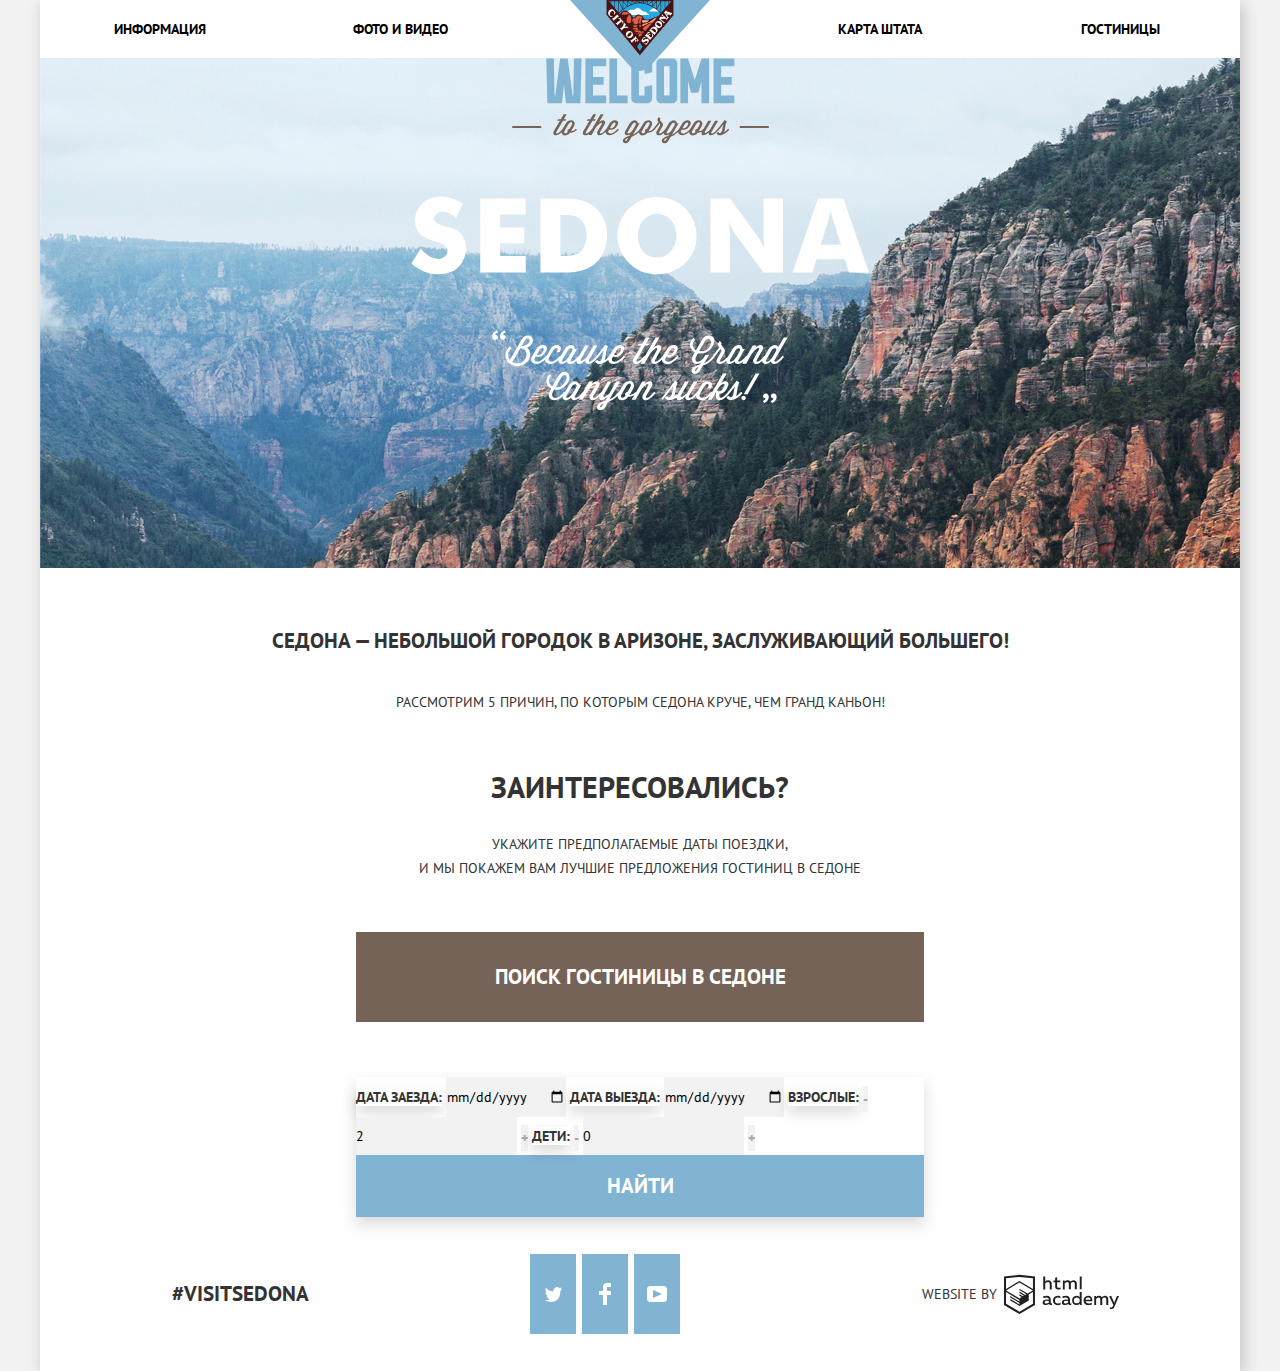
==== commit c0e1f99d: "правка" ====
--- a/index.html
+++ b/index.html
@@ -15,17 +15,27 @@
             <img src="img/logo-sedona.svg" width="140" height="71" alt="Логотип Седона">
           </a>
           <ul class="main-menu">
-            <li class="main-menu__item"><a href="info.html" class="main-menu__link">Информация</a></li>
-            <li class="main-menu__item"><a href="photo.html" class="main-menu__link">Фото и видео</a></li>
-            <li class="main-menu__item"><a href="map.html" class="main-menu__link">Карта штата</a></li>
-            <li class="main-menu__item"><a href="hotels.html" class="main-menu__link">Гостиницы</a></li>
+            <li class="main-menu__item">
+              <a href="info.html" class="main-menu__link">Информация</a>
+            </li>
+            <li class="main-menu__item">
+              <a href="photo.html" class="main-menu__link">Фото и видео</a>
+            </li>
+            <li class="main-menu__item">
+              <a href="map.html" class="main-menu__link">Карта штата</a>
+            </li>
+            <li class="main-menu__item">
+              <a href="hotels.html" class="main-menu__link">Гостиницы</a>
+            </li>
           </ul>
         </nav>
       </header>
       <main class="container">
-        <div class="promo"></div>
+        <div class="promo">
+          <img class="intro" src="img/intro-welcome.svg" alt="Welcome to Sedona">
+        </div>
         <section class="features">
-          <h2 class="sedona-city">Седона — небольшой городок в Аризоне,<br> заслуживающий большего!</h2>
+          <h2 class="sedona-city">Седона — небольшой городок в Аризоне, заслуживающий большего!</h2>
           <p>Рассмотрим 5 причин, по которым Седона круче, чем гранд каньон!</p>
         </section>
         <section class="hotel-form">
@@ -33,43 +43,42 @@
           <p class="search-form__description">Укажите предполагаемые даты поездки,<br> и мы покажем вам лучшие предложения гостиниц в седоне</p>
           <a href="#" class="button button-search">Поиск гостиницы в Седоне</a>
           <form class="search-form" action="#" method="get">
-            <p class="search-item">
-            <label class="search-form" for="date-arrival">Дата заезда:</label>
-              <input id="date-arrival" type="text" name="date-arrival" placeholder="24 апреля 2017">
-              <button class="button btn-calendar"></button>
-            </p>
-            <p class="search-item">
-            <label class="search-form" for="date-leave">Дата выезда:</label>
-              <input id="date-leave" type="text" name="date-leave" placeholder="4 июля 2017">
-              <button class="button btn-calendar"></button>
-            </p>
-            <p class="search-item">
-            <label for="adults" class="search-form">Взрослые:</label>
-            <button type="button" class="button btn-minus">-</button>
-            <input type="number" name="adults" id="adults" value="2">
+            <div class="search-item">
+              <label class="search-form" for="date-arrival">Дата заезда:</label>
+              <input id="date-arrival" type="date" name="date-arrival" min="2017-04-01">
+              <label class="search-form" for="date-leave">Дата выезда:</label>
+              <input id="date-leave" type="date" min="2017-04-01" name="date-leave">
+              <label for="adults" class="search-form">Взрослые:</label>
+              <button type="button" class="button btn-minus">-</button>
+              <input type="number" name="adults" id="adults" value="2">
               <button type="button" class="button btn-plus">+</button>
-            </p>
-            <p class="search-item">
-            <label for="kids" class="search-form">Дети:</label>
-            <button type="button" class="button btn-minus">-</button>
-            <input type="number" name="kids" id="kids" value="0">
+              <label for="kids" class="search-form">Дети:</label>
+              <button type="button" class="button btn-minus">-</button>
+              <input type="number" name="kids" id="kids" value="0">
               <button type="button" class="button btn-plus">+</button>
-            </p>
-            <input type="submit" class="button" value="Найти">
+              <input type="submit" class="button" value="Найти">
+            </div>
           </form>
         </section>
       </main>
       <footer class="main-footer">
         <a class="footer-hashtag">#VISITSEDONA</a>
         <ul class="footer-social">
-          <li><a class="footer-social__link" href="#"><span class="visually-hidden">Twitter</span>
+          <li>
+            <a class="footer-social__link" href="#">Twitter
             <svg xmlns="http://www.w3.org/2000/svg" xmlns:xlink="http://www.w3.org/1999/xlink" width="17" height="15" viewBox="0 0 17 15"><path fill="#FFF" d="M10.95.144c1.685-.496 2.984.27 3.577 1.179.673-.231 1.331-.481 2.011-.708a2.345 2.345 0 0 1-.857 1.768c.685.17 1.304-.491 1.304-.491-.169 1-1.006 1.788-1.563 2.024-.231 6.75-3.175 11.217-10.077 11.082h-.446c-.41 0-4.164-.46-4.898-1.887 2.271.196 3.893-.422 4.693-1.177-.96-.3-2.679-.477-2.979-2.95.349.106.564.228 1.19.119C1.705 8.247.374 7.53.448 5.33c.285.328 1.067.536 1.34.472C1.085 5.561-.182 2.442.894.85c1.818 1.854 3.735 3.606 7.152 3.773C8.254 2.33 9.183.793 10.95.144z"/></svg>
-  </a></li>
-          <li><a class="footer-social__link" href="#"><span class="visually-hidden">Facebook</span>
-          <svg xmlns="http://www.w3.org/2000/svg" width="12" height="22" viewBox="0 0 12 22"><path fill="#FFF" d="M12 4V0H8a4 4 0 0 0-4 4v4H0v4h4v10h4V12h4V8H8V4h4z"/></svg></a></li>
-          <li><a class="footer-social__link" href="#"><span class="visually-hidden">Youtube</span>
+          </a>
+        </li>
+          <li>
+            <a class="footer-social__link" href="#">Facebook
+          <svg xmlns="http://www.w3.org/2000/svg" width="12" height="22" viewBox="0 0 12 22"><path fill="#FFF" d="M12 4V0H8a4 4 0 0 0-4 4v4H0v4h4v10h4V12h4V8H8V4h4z"/></svg>
+            </a>
+          </li>
+          <li>
+            <a class="footer-social__link" href="#">Youtube
             <svg xmlns="http://www.w3.org/2000/svg" xmlns:xlink="http://www.w3.org/1999/xlink" width="20" height="16" viewBox="0 0 20 16"><path fill="#FFF" d="M17 0H3C1.35 0 0 1.35 0 3v10c0 1.65 1.35 3 3 3h14c1.65 0 3-1.35 3-3V3c0-1.65-1.35-3-3-3zM6.027 11.998V4.002L15.014 8l-8.987 3.998z"/></svg>
-  </a></li>
+            </a>
+          </li>
         </ul>
         <p class="footer-copyright">
         <span class="footer-copyright__text">Website by</span>
--- a/css/style.css
+++ b/css/style.css
@@ -41,7 +41,7 @@
   text-decoration: none;
 }
 
-/*
+
 .visually-hidden:not(:focus):not(:active),
 input[type="checkbox"].visually-hidden,
 input[type="radio"].visually-hidden {
@@ -59,7 +59,7 @@
   clip: rect(0 0 0 0);
   overflow: hidden;
 }
-*/
+
 .main-header {
   min-height: 56px;
 }
@@ -109,10 +109,16 @@
   display: block;
   padding-top: 16px;
   padding-bottom: 16px;
-  vertical-align: middle;
-  font-size: 14px;
-  line-height: 26px;
-  text-align: center;
+  font-size: 14px;
+  line-height: 26px;
+  text-align: center;
+}
+
+.intro {
+display: block;
+width: 459px;
+height: 353px;
+margin: 0 auto;
 }
 
 .main-menu__link:hover {
@@ -133,24 +139,11 @@
   margin-bottom: 60px;
 }
 
-.promo::after,
-.promo::before {
+.promo::after, {
   content: '';
   display: block;
   position: absolute;
   transform: translateX(-50%);
-}
-
-.promo::before {
-  background-image: url(../img/intro-welcome.svg);
-  width: 459px;
-  height: 353px;
-  top: 76px;
-  left: 50%;
-
-}
-
-.promo::after {
   background-image: url(../img/intro-mask.svg);
   width: 1200px;
   height: 57px;
@@ -159,12 +152,18 @@
 
 }
 
+.container {
+  background-color: #ffffff;
+}
 
 
 .features h2 {
   text-align: center;
   font-size: 21px;
   font-weight: 700;
+  line-height: 26px;
+
+  margin-bottom: 35px;
 }
 
 .features p {
@@ -172,6 +171,8 @@
   font-size: 14px;
   line-height: 26px;
   font-weight: 400;
+
+  margin-bottom: 60px;
 }
 
 
@@ -234,12 +235,32 @@
   line-height: 26px;
   font-weight: 700;
   width: 568px;
+  box-shadow: 0 7px 15px 0 rgba(0,1,1,.15);
+}
+
+.hotel-form {
+  display: flex;
+  flex-direction: column;
+  align-items: center;
+
+
+}
+
+.search-item {
+  font-size: 14px;
+  line-height: 26px;
+  font-weight: 700;
 }
 
 .search-form input {
   background-color: #f2f2f2;
   border: none;
-}
+    padding-top: 6px;
+    padding-bottom: 6px;
+    box-sizing: border-box;
+    line-height: 26px;
+}
+
 
 .search-form input:hover {
   background-color: #ebebeb;
@@ -404,8 +425,8 @@
   justify-content: space-between;
   width: 150px;
 
-
-  padding-right: 228px;
+  margin: 0;
+  padding: 0;
 }
 
 
@@ -416,17 +437,22 @@
 }
 
 .footer-social__link {
-  width: 46px;
-  height: 48px;
   display: flex;
   align-items: center;
   justify-content: center;
+  width: 46px;
+  height: 48px;
 
   background-color: #81b3d2;
+  font-size: 0;
 }
 
 .footer-social__link:hover {
   background-color: #5496bd;
+}
+
+.footer-social__link:active path{
+  fill: #88b6d1;
 }
 
 .academy-logo:hover path,
@@ -454,7 +480,6 @@
   width: 140px;
   text-align: center;
 
-  padding-right: 255px;
 }
 
 .footer-copyright__text {
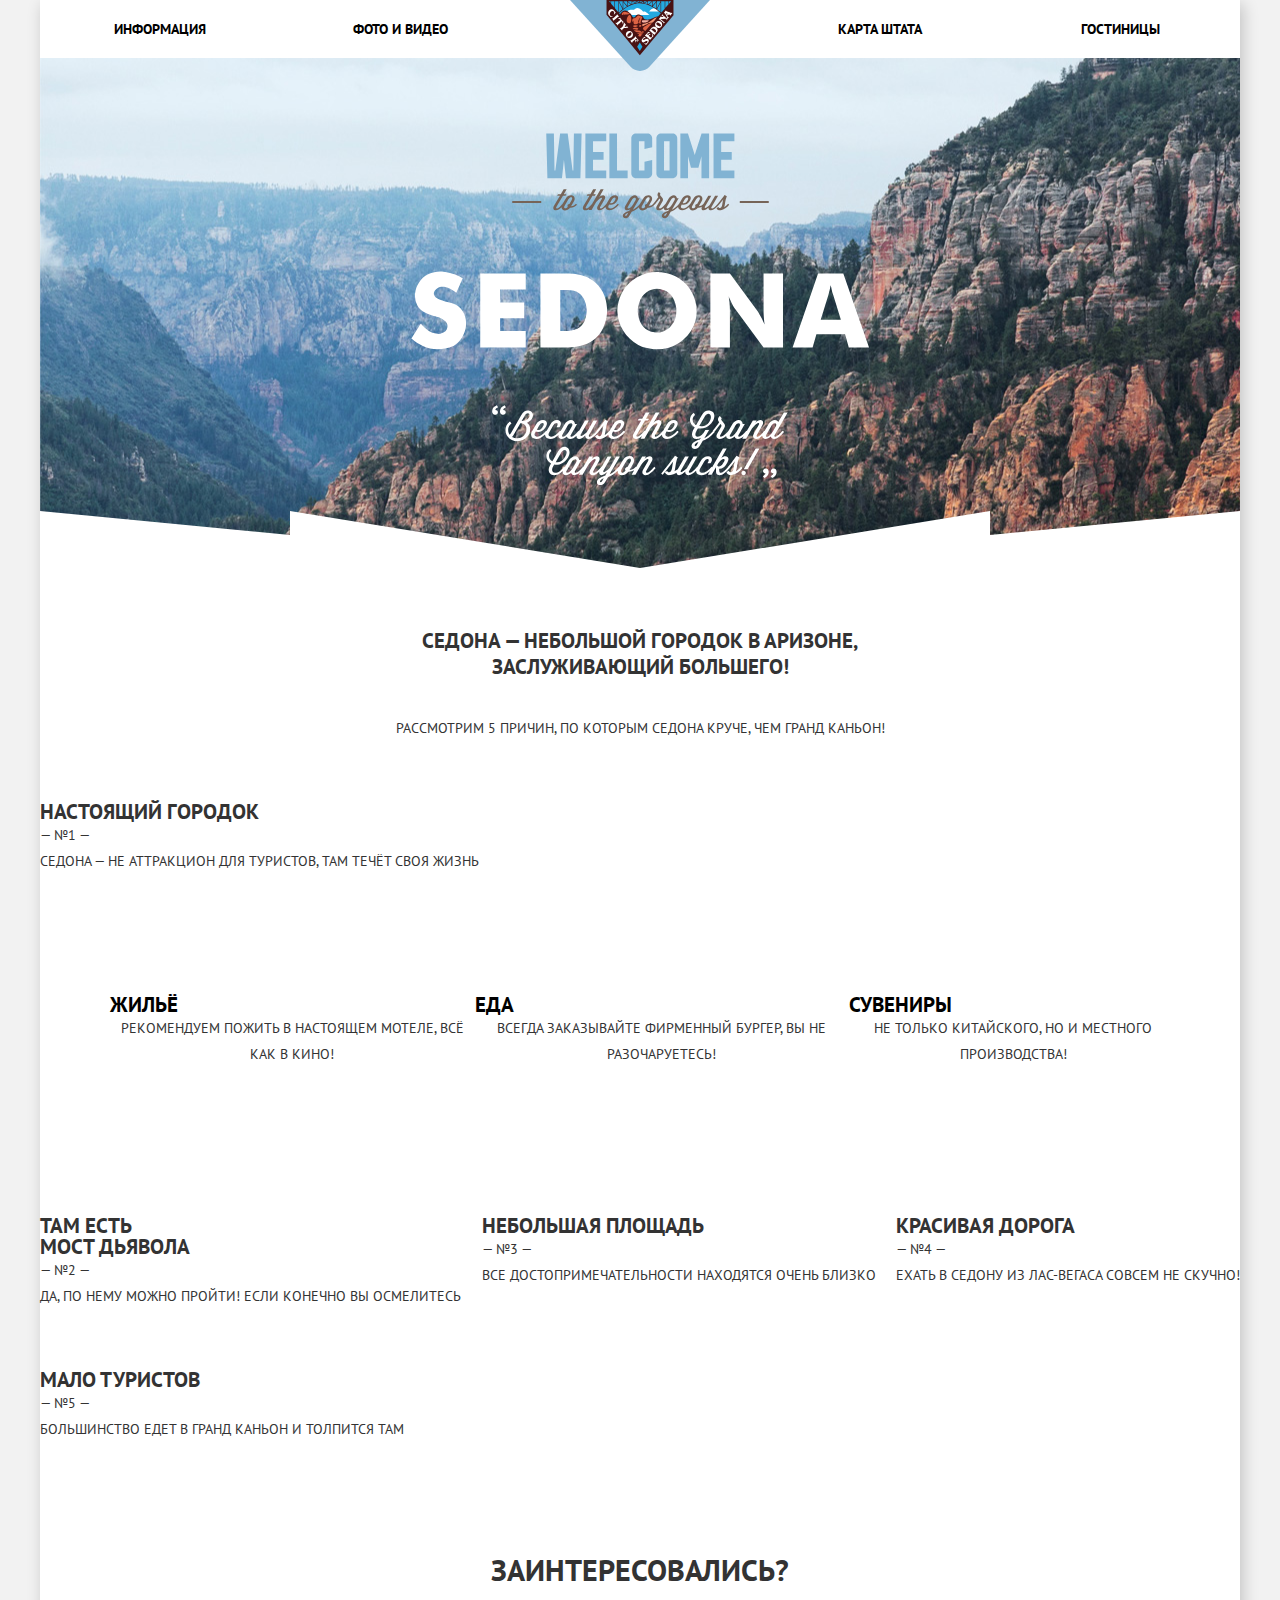
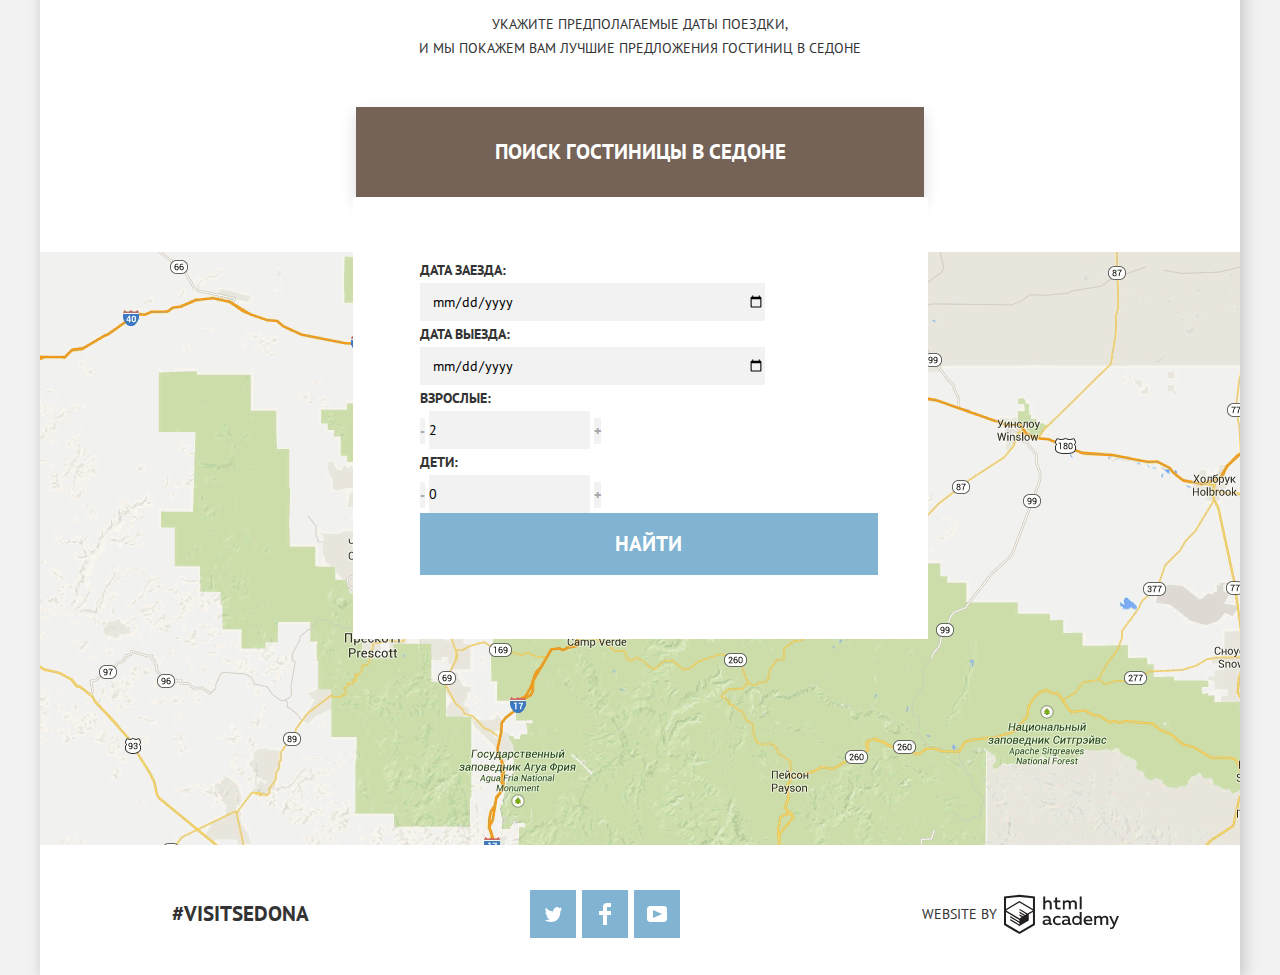
==== commit 6dd13eb0: "Правки" ====
--- a/index.html
+++ b/index.html
@@ -32,33 +32,92 @@
       </header>
       <main class="container">
         <div class="promo">
-          <img class="intro" src="img/intro-welcome.svg" alt="Welcome to Sedona">
+          <img class="intro" src="img/intro-welcome.svg" width="459" height="353" alt="Welcome to Sedona">
         </div>
         <section class="features">
           <h2 class="sedona-city">Седона — небольшой городок в Аризоне, заслуживающий большего!</h2>
           <p>Рассмотрим 5 причин, по которым Седона круче, чем гранд каньон!</p>
+          <div class="benefits-wrapper">
+          <ul class="features-list">
+            <li class="features-list__item">
+              <div class="features-list__item-wrapper">
+                <h3 class="features-list__title">Настоящий городок</h3>
+                <span class="benefit-number">— №1 —</span>
+                <p>Седона — не аттракцион для туристов, там течёт своя жизнь</p>
+              </div>
+            </li>
+            <li>
+              <ul class="city-benefits">
+               <li class="city-benefit__item">
+                 <h3 class="city-benefit__title home">Жильё</h3>
+                 <p class="city-benefit__item__describthion">Рекомендуем пожить в настоящем мотеле, всё как в кино!</p>
+               </li>
+               <li class="city-benefit__item">
+                 <h3 class="city-benefit__title food">Еда</h3>
+                 <p class="city-benefit__item__describthion">Всегда заказывайте фирменный бургер, вы не разочаруетесь!</p>
+               </li>
+               <li class="city-benefit__item">
+                 <h3 class="city-benefit__title souvenirs">Сувениры</h3>
+                 <p class="city-benefit__item__describthion">Не только китайского, но и местного производства!</p>
+               </li>
+             </ul>
+           </li>
+          <li class="features-list__item">
+            <div class="features-list__item-wrapper">
+              <h3 class="features-list__title">Там есть<br>Мост дьявола</h3>
+              <span class="benefit-number">— №2 —</span>
+              <p>Да, по нему можно пройти! Если конечно вы осмелитесь</p>
+            </div>
+          </li>
+          <li class="features-list__item">
+            <h3 class="features-list__title">Небольшая площадь</h3>
+            <span class="benefit-number">— №3 —</span>
+            <p>Все достопримечательности находятся очень близко</p>
+          </li>
+          <li class="features-list__item">
+            <h3 class="features-list__title">Красивая дорога</h3>
+            <span class="benefit-number">— №4 —</span>
+            <p>Ехать в Седону из Лас-Вегаса совсем не скучно!</p>
+          </li>
+          <li class="features-list__item">
+            <h3 class="features-list__title">Мало туристов</h3>
+            <span class="benefit-number">— №5 —</span>
+            <p>Большинство едет в гранд каньон и толпится там</p>
+          </li>
+        </ul>
+      </div>
         </section>
         <section class="hotel-form">
           <h2>Заинтересовались?</h2>
           <p class="search-form__description">Укажите предполагаемые даты поездки,<br> и мы покажем вам лучшие предложения гостиниц в седоне</p>
-          <a href="#" class="button button-search">Поиск гостиницы в Седоне</a>
-          <form class="search-form" action="#" method="get">
-            <div class="search-item">
-              <label class="search-form" for="date-arrival">Дата заезда:</label>
-              <input id="date-arrival" type="date" name="date-arrival" min="2017-04-01">
-              <label class="search-form" for="date-leave">Дата выезда:</label>
-              <input id="date-leave" type="date" min="2017-04-01" name="date-leave">
-              <label for="adults" class="search-form">Взрослые:</label>
-              <button type="button" class="button btn-minus">-</button>
-              <input type="number" name="adults" id="adults" value="2">
-              <button type="button" class="button btn-plus">+</button>
-              <label for="kids" class="search-form">Дети:</label>
-              <button type="button" class="button btn-minus">-</button>
-              <input type="number" name="kids" id="kids" value="0">
-              <button type="button" class="button btn-plus">+</button>
-              <input type="submit" class="button" value="Найти">
-            </div>
-          </form>
+          <div class="search-wrapper">
+            <a href="#" class="button button-search">Поиск гостиницы в Седоне</a>
+              <div class="form-wrapper">
+                <form class="search-form" action="#" method="get">
+                  <fieldset class="search-form__set">
+                    <div class="search-item">
+                      <label class="search-form" for="date-arrival">Дата заезда:</label>
+                      <input id="date-arrival" type="date" name="date-arrival" min="2017-04-01">
+                      <label class="search-form" for="date-leave">Дата выезда:</label>
+                      <input id="date-leave" type="date" min="2017-04-01" name="date-leave">
+                      <label for="adults" class="search-form">Взрослые:</label>
+                      <button type="button" class="button btn-minus">-</button>
+                      <input type="number" name="adults" id="adults" value="2">
+                      <button type="button" class="button btn-plus">+</button>
+                      <label for="kids" class="search-form">Дети:</label>
+                      <button type="button" class="button btn-minus">-</button>
+                      <input type="number" name="kids" id="kids" value="0">
+                      <button type="button" class="button btn-plus">+</button>
+                      <input type="submit" class="button find-button" value="Найти">
+                    </div>
+                  </fieldset>
+                </form>
+              </div>
+         </div>
+        </section>
+        <section class="map">
+           <h2 class="visually-hidden">Карта</h2>
+          <img src="img/map.png" alt="Мы находимся по адресу - Аризона 86336, США" width="1200" height="593">
         </section>
       </main>
       <footer class="main-footer">
--- a/css/style.css
+++ b/css/style.css
@@ -1,7 +1,6 @@
 * {
 margin: 0;
 padding: 0;
-font-size: 0
 }
 
 body {
@@ -63,6 +62,7 @@
 .main-header {
   min-height: 56px;
 }
+
 .main-header-logo {
   position: absolute;
   top: 0;
@@ -82,7 +82,6 @@
 .main-menu,
 .footer-social {
   list-style: none;
-
 }
 
 .main-menu {
@@ -114,13 +113,6 @@
   text-align: center;
 }
 
-.intro {
-display: block;
-width: 459px;
-height: 353px;
-margin: 0 auto;
-}
-
 .main-menu__link:hover {
   color: #81b3d2;
 }
@@ -129,26 +121,37 @@
   color: rgba(0, 0, 0, 0.3);
 }
 
+
+/*фон на главной*/
+.intro {
+  display: block;
+  width: 459px;
+  height: 353px;
+  margin: 0 auto;
+  padding-top: 75px;
+}
+
 .promo {
+  display: block;
   position: relative;
 
   height: 510px;
   background-color: #5496bd;
-  background-image: url(../img/background-photo.jpg);
+  background: url("../img/background-photo.jpg") no-repeat 50% 23%;
   width: 100%;
-  margin-bottom: 60px;
-}
-
-.promo::after, {
+
+}
+
+.promo::before {
+  display: block;
   content: '';
-  display: block;
   position: absolute;
   transform: translateX(-50%);
+  width: 1200px;
   background-image: url(../img/intro-mask.svg);
-  width: 1200px;
-  height: 57px;
   bottom: 0;
   left: 50%;
+  height: 57px;
 
 }
 
@@ -156,6 +159,23 @@
   background-color: #ffffff;
 }
 
+.sedona-city {
+  width: 445px;
+
+  display: block;
+
+  padding: 0;
+  margin: 0 auto 28px;
+}
+
+.features {
+  padding-top: 60px;
+}
+
+.benefits-wrapper {
+  width: 1200px;
+  margin-top: 50px;
+}
 
 .features h2 {
   text-align: center;
@@ -175,20 +195,67 @@
   margin-bottom: 60px;
 }
 
-
+.features-list,
+.city-benefits {
+  list-style: none;
+}
+
+.features-list {
+  width: 1200px;
+  margin: 0;
+  padding: 0;
+  display: flex;
+  justify-content: space-between;
+  flex-wrap: wrap;
+}
+
+
+
+.features-list__title {
+  font-size: 21px;
+  line-height: 21px;
+  font-weight: 700;
+}
+
+.city-benefits {
+  display: flex;
+  justify-content: space-between;
+  padding-left: 70px;
+  padding-right: 62px;
+  padding-bottom: 88px;
+  padding-top: 60px;
+}
+
+.city-benefit__item__describthion {
+  font-size: 14px;
+  line-height: 21px;
+  color: #333333;
+}
+
+.city-benefit__title {
+  color: #000000;
+  font-size: 21px;
+  line-height: 21px;
+  font-weight: 700;
+}
+
+
+.hotel-form {
+  position: relative;
+ padding: 0 316px;
+ padding-top: 50px;
+}
 
 .hotel-form h2 {
   text-align: center;
   font-size: 30px;
-  line-height: 24px;
-  margin-bottom: 33px;
+  line-height: 36px;
+  font-weight: 700;
+  padding-bottom: 24px;
 }
 
 .search-form__description {
-  margin-bottom: 52px;
-}
-
-.hotel-form p {
+  padding-bottom: 47px;
   line-height: 24px;
   text-align: center;
 }
@@ -235,21 +302,57 @@
   line-height: 26px;
   font-weight: 700;
   width: 568px;
+
+  display: flex;
+  justify-content: space-between;
+
+}
+
+
+.search-wrapper {
   box-shadow: 0 7px 15px 0 rgba(0,1,1,.15);
-}
-
-.hotel-form {
-  display: flex;
-  flex-direction: column;
-  align-items: center;
-
-
+
+}
+
+.form-wrapper {
+  position: absolute;
+  top: 100%;
+  left: 50%;
+  margin-left: -287px;
+  z-index: 1;
+  width: 575px;
+  min-height: 396px;
+  padding: 55px 56px;
+  box-sizing: border-box;
+  background-color: #ffffff;
+}
+
+
+.search-item input[type=date] {
+  width: 345px;
+  border: none;
+  background-color: #f2f2f2;
+  height: 38px;
+
+  padding-left: 12px;
+
+}
+
+.date-fields {
+  position: relative;
+
+  margin-bottom: 30px;
+  text-align: right;
 }
 
 .search-item {
   font-size: 14px;
   line-height: 26px;
   font-weight: 700;
+}
+
+.search-form__set {
+  border: none;
 }
 
 .search-form input {
@@ -297,13 +400,14 @@
   outline: 1px solid #e5e5e5;
 }
 
-input.button {
+input.find-button  {
   font-size: 21px;
   line-height: 26px;
   font-weight: 700;
   color: #ffffff;
-  display: block;
-  width: 100%;
+
+  display: block;
+  width: 458px;
   text-align: center;
   padding-top: 18px;
   padding-bottom: 18px;
@@ -311,11 +415,12 @@
   background-color: #81b3d2;
 }
 
-input.button:hover {
+input.find-button:hover,
+input.find-button:focus {
   background-color: #669ec0;
 }
 
-input.button:active {
+input.find-button:active {
     color: rgba(255, 255, 255, 0.3);
 }
 
@@ -362,6 +467,12 @@
   font-size: 14px;
   line-height: 21px;
   color: #333333;
+
+  padding-right: 28px;
+}
+
+.catalog-item-describthion {
+  padding-bottom: 17px;
 }
 
 .catalog-item-price {
@@ -375,12 +486,24 @@
   font-size: 14px;
   line-height: 26px;
   background-color: #f2f2f2;
+
+  width: 110px;
+  height: 27px;
+
+ display: block;
+
+ text-align: center;
+
+
 }
 
 a.button-detail {
   line-height: 21px;
   font-weight: 700;
   color: #ffffff;
+  padding: 3px 16px;
+  text-align: center;
+  display: block;
 
   background-color: #81b3d2;
 }
@@ -397,6 +520,9 @@
   line-height: 21px;
   font-weight: 700;
   color: #ffffff;
+  padding: 3px 16px;
+  text-align: center;
+  display: block;
 
   background-color: #766357;
 }
@@ -408,6 +534,210 @@
 a.button-buy:active {
   color: rgba(255, 255, 255, 0.3);
 }
+
+.catalog-item {
+    display: flex;
+    flex-direction: row;
+    border-bottom: 1px solid #e5e5e5;
+   padding: 30px 0;
+  }
+
+/* Форма на странице с отелями*/
+
+.filters {
+    padding: 30px 6% 14px;
+    background: #cacaca url(../img/filter-background.jpg) center 15% no-repeat;
+    color: #fff;
+    box-sizing: border-box;
+    display: flex;
+    justify-content: space-between;
+  }
+
+  .sorting {
+      padding: 30px 6%;
+      border-bottom: 1px solid #e5e5e5;
+    }
+
+
+  .filter-range {
+  width: 330px;
+  margin: 50px auto; /* для демо */
+
+  color: #ffffff;
+  text-transform: uppercase;
+}
+
+.filter-range-title {
+  margin-bottom: 9px;
+
+  font-weight: 600;
+  font-size: 16px;
+  line-height: 21px;
+}
+
+.price-controls {
+  position: relative;
+
+  height: 36px;
+  margin-bottom: 20px;
+
+  font-size: 0;
+
+  border: 2px solid #ffffff;
+  border-radius: 2px;
+}
+
+.price-controls::after {
+  content: "";
+  position: absolute;
+  top: 50%;
+  left: 50%;
+
+  width: 2px;
+  height: 22px;
+
+  background: #ffffff;
+  transform: translate(-50%, -50%);
+}
+
+.price-controls label {
+  display: inline-block;
+
+  font-size: 14px;
+  line-height: 38px;
+  vertical-align: top;
+
+  cursor: pointer;
+}
+
+.price-controls .min-price,
+.price-controls .max-price {
+  width: 90px;
+  padding-left: 65px;
+}
+
+.price-controls input {
+  width: 50px;
+  margin: 0;
+
+  color: inherit;
+  font: inherit;
+
+  background: none;
+  border: none;
+}
+
+.range-controls {
+  position: relative;
+
+  margin-bottom: 32px;
+}
+
+.range-controls .scale {
+  height: 2px;
+
+  background: rgba(255, 255, 255, 0.3);
+}
+
+.range-controls .bar {
+  width: 80%;
+  height: 2px;
+
+  background: #ffffff;
+}
+
+.range-toggle {
+  position: absolute;
+  top: -9px;
+
+  width: 4px;
+  height: 4px;
+
+  background: #ababab;
+  border: 8px solid #ffffff;
+  border-radius: 50%;
+  box-shadow: 0 2px 1px 0 rgba(0, 1, 1, 0.2);
+  cursor: pointer;
+}
+
+.range-toggle:hover {
+  background: #1c4f80;
+}
+
+.range-toggle-min {
+  left: 0;
+}
+
+.range-toggle-max {
+  left: 80%;
+}
+
+.btn-transparent {
+  display: block;
+  margin: 0 auto;
+  padding: 6px 35px;
+
+  font-size: 14px;
+  line-height: 20px;
+  color: #ffffff;
+  text-transform: uppercase;
+
+  background: transparent;
+  border: 2px solid #ffffff;
+  border-radius: 2px;
+  cursor: pointer;
+}
+
+.btn-transparent:hover {
+  color: #000000;
+
+  background: #ffffff;
+}
+
+.soring-types-list {
+  list-style: none;
+}
+
+
+.item-type,
+.catalog-item-price {
+  font-size: 14px;
+  line-height: 21px;
+  font-weight: 400;
+  color: #333333;
+}
+
+.buttons-wrapper {
+  width: 261px;
+ display: flex;
+ justify-content: space-between;
+}
+
+/*Форма на стр с отелями, перенесии */
+
+.filters input[type=checkbox] {
+    display: none;
+  }
+
+.filters-infrastructure {
+
+}
+
+/*отели*/
+
+.catalog-item {
+  padding: 30px 72px;
+}
+
+.catalog-item-image {
+  padding-right: 30px;
+  padding-top: 6px;
+}
+
+.catalog-category {
+  padding-bottom: 6px;
+}
+
 /* footer */
 .main-footer {
   background-color: rgba(255, 255, 255, 0.9);
@@ -443,6 +773,7 @@
   width: 46px;
   height: 48px;
 
+  padding: 0;
   background-color: #81b3d2;
   font-size: 0;
 }
